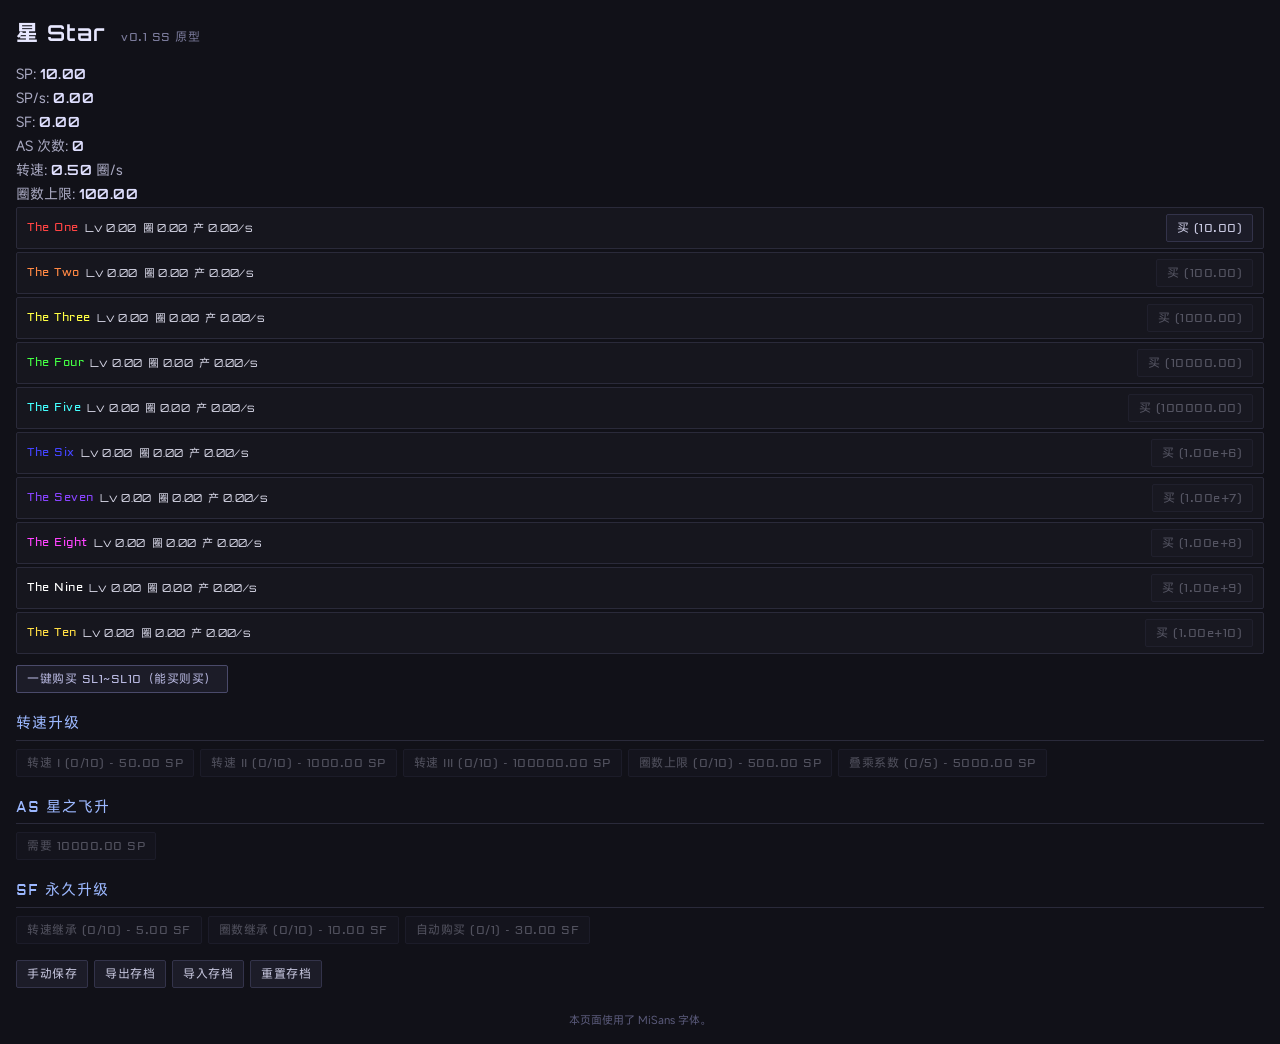
==== index.html @ 57bbe683 "Update index.html" ====
<!DOCTYPE html>
<html lang="zh-CN">
<head>
<meta charset="UTF-8">
<meta name="viewport" content="width=device-width, initial-scale=1.0">
<title>星 Star - v0.1 SS 原型</title>
<script src="break_eternity.js" onerror="alert('break_eternity.js 加载失败，请检查路径')"></script>
<style>
  /* ===== 本地字体 ===== */
  @font-face {
    font-family: 'Orbitron';
    src: url('fonts/Orbitron-Regular.ttf') format('truetype');
    font-weight: 400;
  }
  @font-face {
    font-family: 'Orbitron';
    src: url('fonts/Orbitron-SemiBold.ttf') format('truetype');
    font-weight: 600;
  }
  @font-face {
    font-family: 'Aldrich';
    src: url('fonts/Aldrich-Regular.ttf') format('truetype');
    font-weight: 400;
  }
  @font-face {
    font-family: 'MiSans';
    src: url('fonts/MiSans-Regular.woff2') format('woff2');
    font-weight: 400;
  }
  @font-face {
    font-family: 'MiSans';
    src: url('fonts/MiSans-Bold.woff2') format('woff2');
    font-weight: 700;
  }

  * { box-sizing: border-box; }

  body {
    background: #111118;
    color: #d8d8e8;
    font-family: 'MiSans', -apple-system, BlinkMacSystemFont, 'Segoe UI', 'PingFang SC', 'Microsoft YaHei', sans-serif !important;
    padding: 16px;
    margin: 0;
    font-size: 14px;
    line-height: 1.5;
  }

  h1 {
    font-family: 'Orbitron', 'MiSans', sans-serif !important;
    font-size: 22px;
    font-weight: 600;
    margin: 0 0 14px 0;
    color: #e8e8ff;
    letter-spacing: 1px;
  }

  h1 small {
    font-family: 'Aldrich', 'MiSans', sans-serif !important;
    font-size: 12px;
    font-weight: 400;
    color: #7a7a9a;
    margin-left: 8px;
    letter-spacing: 0.5px;
  }

  h2 {
    font-family: 'Aldrich', 'MiSans', sans-serif !important;
    font-size: 15px;
    font-weight: 400;
    margin: 20px 0 8px 0;
    color: #9cb8ff;
    letter-spacing: 1px;
    border-bottom: 1px solid #2a2a3a;
    padding-bottom: 4px;
  }

  .stat { margin: 3px 0; color: #a8a8c0; }

  #sp, #sps, #sf, #as-count, #speed, #ring-cap {
    font-family: 'Orbitron', 'MiSans', sans-serif !important;
    font-weight: 600;
    color: #e0e0ff;
    letter-spacing: 0.5px;
  }

  .sl {
    background: #16161e;
    border: 1px solid #2a2a3a;
    padding: 6px 10px;
    margin: 3px 0;
    display: flex;
    justify-content: space-between;
    align-items: center;
    flex-wrap: nowrap;
    gap: 6px;
    border-radius: 2px;
  }

  .sl:hover { border-color: #3a3a5a; background: #1a1a24; }

  .sl span {
    font-size: 12px;
    min-width: 0;
    flex-shrink: 1;
    overflow: hidden;
    text-overflow: ellipsis;
    white-space: nowrap;
  }

  .sl span:first-child {
    font-family: 'Aldrich', 'MiSans', sans-serif !important;
    letter-spacing: 0.5px;
    flex-shrink: 0;
  }

  .sl span:not(:first-child) {
    font-family: 'Orbitron', 'MiSans', sans-serif !important;
    font-size: 11px;
    letter-spacing: 0.3px;
  }

  .sl button {
    flex-shrink: 0;
    margin-left: auto;
  }

  button {
    font-family: 'Aldrich', 'MiSans', sans-serif !important;
    background: #1c1c28;
    color: #c8c8e0;
    border: 1px solid #33334a;
    padding: 4px 10px;
    cursor: pointer;
    border-radius: 2px;
    font-size: 12px;
    letter-spacing: 0.5px;
    transition: background 0.1s, border-color 0.1s;
  }

  button:disabled { opacity: 0.35; cursor: not-allowed; }
  button:not(:disabled):hover { background: #2a2a40; border-color: #5a5a8a; color: #e8e8ff; }
  button:not(:disabled):active { background: #3a3a58; }

  .upgrades { display: flex; flex-wrap: wrap; gap: 6px; }

  #buy-all-sl { margin-top: 8px; border-color: #4a4a6a; color: #b8b8e0; }
  #buy-all-sl:hover { background: #2a2a40; border-color: #6a6aaa; }

  .save-btns { display: flex; gap: 6px; margin-top: 16px; flex-wrap: wrap; }

  footer {
    margin-top: 24px;
    font-size: 11px;
    color: #5a5a7a;
    text-align: center;
  }
</style>
</head>
<body>

<h1>星 Star <small>v0.1 SS 原型</small></h1>

<div>
  <p class="stat">SP: <span id="sp">10</span></p>
  <p class="stat">SP/s: <span id="sps">0</span></p>
  <p class="stat">SF: <span id="sf">0</span></p>
  <p class="stat">AS 次数: <span id="as-count">0</span></p>
  <p class="stat">转速: <span id="speed">0.5</span> 圈/s</p>
  <p class="stat">圈数上限: <span id="ring-cap">100</span></p>
</div>

<div id="sl-list"></div>
<button id="buy-all-sl">一键购买 SL1~SL10（能买则买）</button>

<h2>转速升级</h2>
<div id="speed-upgrades" class="upgrades"></div>

<h2>AS 星之飞升</h2>
<button id="as-btn" disabled>需要 1e4 SP</button>

<h2>SF 永久升级</h2>
<div id="sf-upgrades" class="upgrades"></div>

<div class="save-btns">
  <button id="save-btn">手动保存</button>
  <button id="export-btn">导出存档</button>
  <button id="import-btn">导入存档</button>
  <button id="reset-btn">重置存档</button>
</div>

<footer>本页面使用了 MiSans 字体。</footer>

<script src="save.js"></script>
<script src="game.js"></script>
</body>
</html>
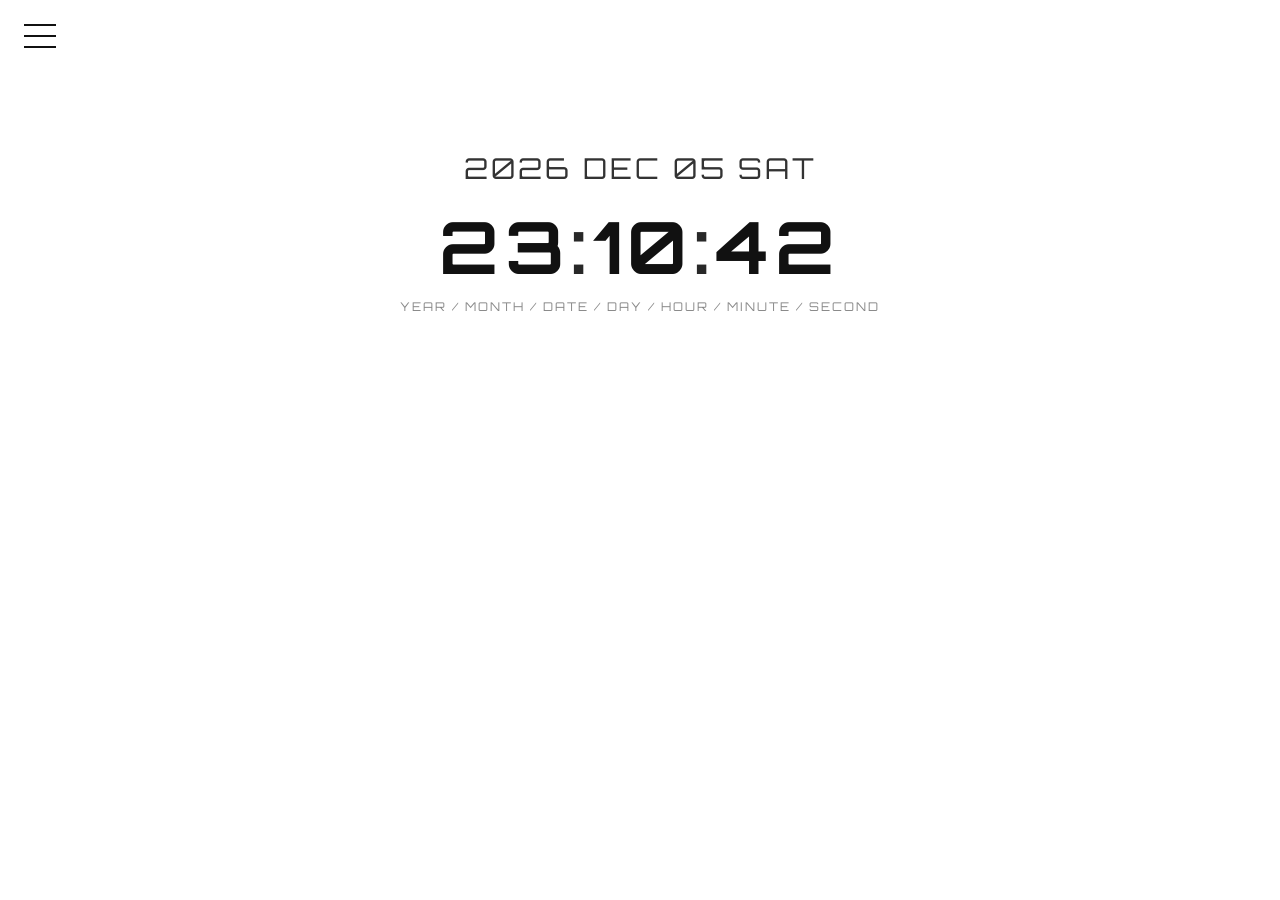
==== commit 44b93061: "feat: 添加 index.html 跳转到 timedisplay.html（站点根路径可直接访问）" ====
--- a/index.html
+++ b/index.html
@@ -3,194 +3,13 @@
 <head>
 <meta charset="UTF-8">
 <meta name="viewport" content="width=device-width, initial-scale=1.0">
-<title>星 Star - v0.1 SS 原型</title>
-<script src="break_eternity.js" onerror="alert('break_eternity.js 加载失败，请检查路径')"></script>
-<style>
-  /* ===== 本地字体 ===== */
-  @font-face {
-    font-family: 'Orbitron';
-    src: url('fonts/Orbitron-Regular.ttf') format('truetype');
-    font-weight: 400;
-  }
-  @font-face {
-    font-family: 'Orbitron';
-    src: url('fonts/Orbitron-SemiBold.ttf') format('truetype');
-    font-weight: 600;
-  }
-  @font-face {
-    font-family: 'Aldrich';
-    src: url('fonts/Aldrich-Regular.ttf') format('truetype');
-    font-weight: 400;
-  }
-  @font-face {
-    font-family: 'MiSans';
-    src: url('fonts/MiSans-Regular.woff2') format('woff2');
-    font-weight: 400;
-  }
-  @font-face {
-    font-family: 'MiSans';
-    src: url('fonts/MiSans-Bold.woff2') format('woff2');
-    font-weight: 700;
-  }
-
-  * { box-sizing: border-box; }
-
-  body {
-    background: #111118;
-    color: #d8d8e8;
-    font-family: 'MiSans', -apple-system, BlinkMacSystemFont, 'Segoe UI', 'PingFang SC', 'Microsoft YaHei', sans-serif !important;
-    padding: 16px;
-    margin: 0;
-    font-size: 14px;
-    line-height: 1.5;
-  }
-
-  h1 {
-    font-family: 'Orbitron', 'MiSans', sans-serif !important;
-    font-size: 22px;
-    font-weight: 600;
-    margin: 0 0 14px 0;
-    color: #e8e8ff;
-    letter-spacing: 1px;
-  }
-
-  h1 small {
-    font-family: 'Aldrich', 'MiSans', sans-serif !important;
-    font-size: 12px;
-    font-weight: 400;
-    color: #7a7a9a;
-    margin-left: 8px;
-    letter-spacing: 0.5px;
-  }
-
-  h2 {
-    font-family: 'Aldrich', 'MiSans', sans-serif !important;
-    font-size: 15px;
-    font-weight: 400;
-    margin: 20px 0 8px 0;
-    color: #9cb8ff;
-    letter-spacing: 1px;
-    border-bottom: 1px solid #2a2a3a;
-    padding-bottom: 4px;
-  }
-
-  .stat { margin: 3px 0; color: #a8a8c0; }
-
-  #sp, #sps, #sf, #as-count, #speed, #ring-cap {
-    font-family: 'Orbitron', 'MiSans', sans-serif !important;
-    font-weight: 600;
-    color: #e0e0ff;
-    letter-spacing: 0.5px;
-  }
-
-  .sl {
-    background: #16161e;
-    border: 1px solid #2a2a3a;
-    padding: 6px 10px;
-    margin: 3px 0;
-    display: flex;
-    justify-content: space-between;
-    align-items: center;
-    flex-wrap: nowrap;
-    gap: 6px;
-    border-radius: 2px;
-  }
-
-  .sl:hover { border-color: #3a3a5a; background: #1a1a24; }
-
-  .sl span {
-    font-size: 12px;
-    min-width: 0;
-    flex-shrink: 1;
-    overflow: hidden;
-    text-overflow: ellipsis;
-    white-space: nowrap;
-  }
-
-  .sl span:first-child {
-    font-family: 'Aldrich', 'MiSans', sans-serif !important;
-    letter-spacing: 0.5px;
-    flex-shrink: 0;
-  }
-
-  .sl span:not(:first-child) {
-    font-family: 'Orbitron', 'MiSans', sans-serif !important;
-    font-size: 11px;
-    letter-spacing: 0.3px;
-  }
-
-  .sl button {
-    flex-shrink: 0;
-    margin-left: auto;
-  }
-
-  button {
-    font-family: 'Aldrich', 'MiSans', sans-serif !important;
-    background: #1c1c28;
-    color: #c8c8e0;
-    border: 1px solid #33334a;
-    padding: 4px 10px;
-    cursor: pointer;
-    border-radius: 2px;
-    font-size: 12px;
-    letter-spacing: 0.5px;
-    transition: background 0.1s, border-color 0.1s;
-  }
-
-  button:disabled { opacity: 0.35; cursor: not-allowed; }
-  button:not(:disabled):hover { background: #2a2a40; border-color: #5a5a8a; color: #e8e8ff; }
-  button:not(:disabled):active { background: #3a3a58; }
-
-  .upgrades { display: flex; flex-wrap: wrap; gap: 6px; }
-
-  #buy-all-sl { margin-top: 8px; border-color: #4a4a6a; color: #b8b8e0; }
-  #buy-all-sl:hover { background: #2a2a40; border-color: #6a6aaa; }
-
-  .save-btns { display: flex; gap: 6px; margin-top: 16px; flex-wrap: wrap; }
-
-  footer {
-    margin-top: 24px;
-    font-size: 11px;
-    color: #5a5a7a;
-    text-align: center;
-  }
-</style>
+<title>Time Display</title>
+<link rel="canonical" href="timedisplay.html">
+<meta http-equiv="refresh" content="0; url=timedisplay.html">
+<style>body{margin:0;height:100vh;display:flex;align-items:center;justify-content:center;background:#fff;color:#666;font-family:sans-serif}
+a{color:#0a7;text-decoration:none}</style>
 </head>
 <body>
-
-<h1>星 Star <small>v0.1 SS 原型</small></h1>
-
-<div>
-  <p class="stat">SP: <span id="sp">10</span></p>
-  <p class="stat">SP/s: <span id="sps">0</span></p>
-  <p class="stat">SF: <span id="sf">0</span></p>
-  <p class="stat">AS 次数: <span id="as-count">0</span></p>
-  <p class="stat">转速: <span id="speed">0.5</span> 圈/s</p>
-  <p class="stat">圈数上限: <span id="ring-cap">100</span></p>
-</div>
-
-<div id="sl-list"></div>
-<button id="buy-all-sl">一键购买 SL1~SL10（能买则买）</button>
-
-<h2>转速升级</h2>
-<div id="speed-upgrades" class="upgrades"></div>
-
-<h2>AS 星之飞升</h2>
-<button id="as-btn" disabled>需要 1e4 SP</button>
-
-<h2>SF 永久升级</h2>
-<div id="sf-upgrades" class="upgrades"></div>
-
-<div class="save-btns">
-  <button id="save-btn">手动保存</button>
-  <button id="export-btn">导出存档</button>
-  <button id="import-btn">导入存档</button>
-  <button id="reset-btn">重置存档</button>
-</div>
-
-<footer>本页面使用了 MiSans 字体。</footer>
-
-<script src="save.js"></script>
-<script src="game.js"></script>
+<a href="timedisplay.html">正在进入 Time Display →</a>
 </body>
 </html>
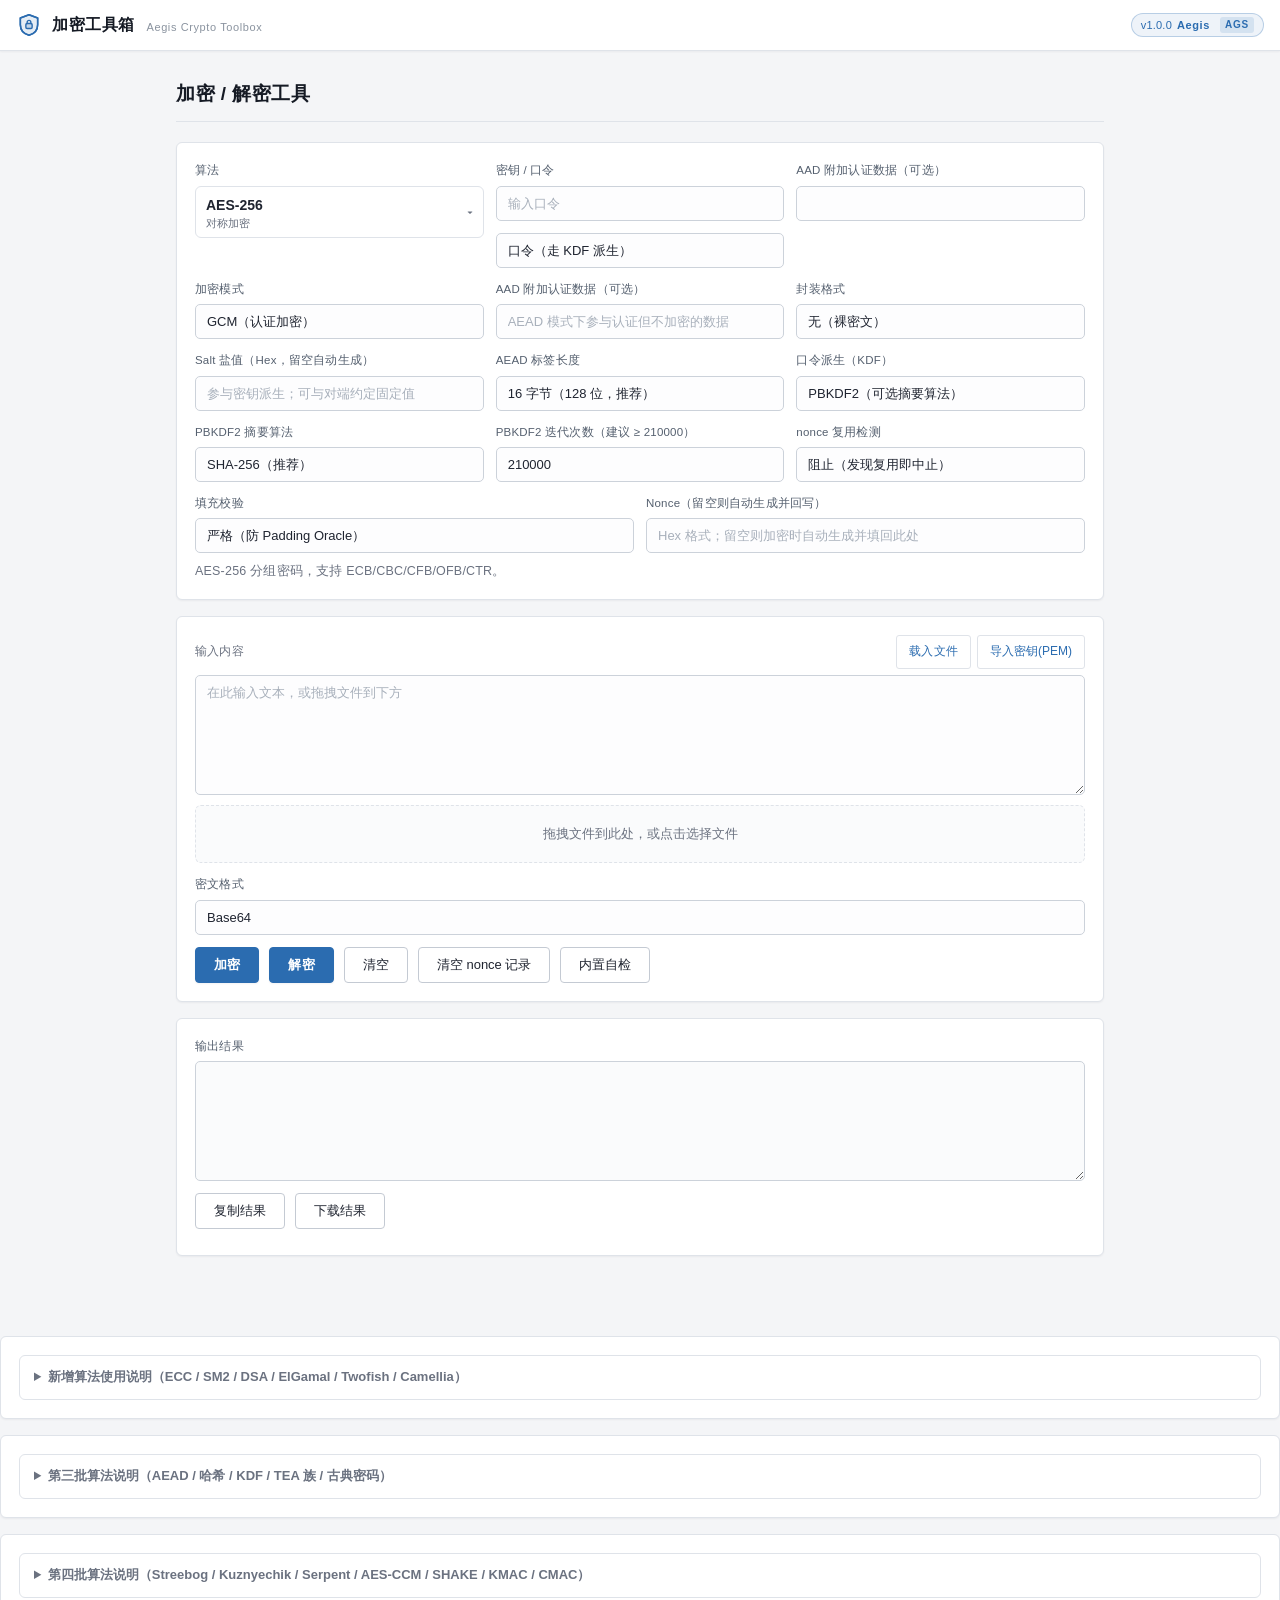
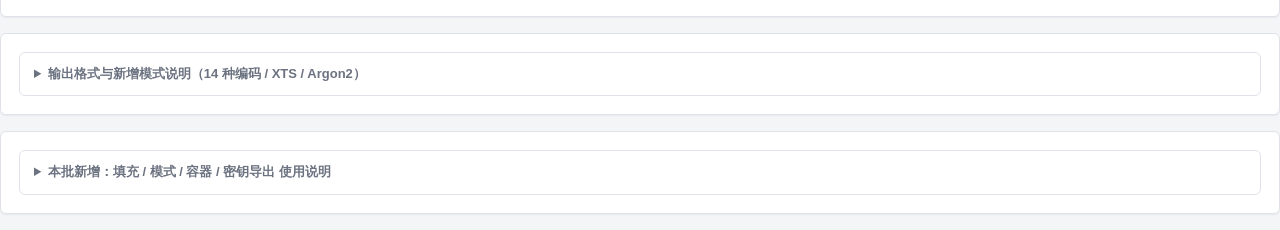
==== commit 2eafede5: "feat(eternity): Aegis 加密工具箱 v1.0.0 清空 eternity 原有内容（原为 main 的 Time Display 克隆），整体替换为加密/解密工具箱： - 71 个" ====
--- a/index.html
+++ b/index.html
@@ -1,15 +1,440 @@
 <!DOCTYPE html>
 <html lang="zh-CN">
 <head>
-<meta charset="UTF-8">
-<meta name="viewport" content="width=device-width, initial-scale=1.0">
-<title>Time Display</title>
-<link rel="canonical" href="timedisplay.html">
-<meta http-equiv="refresh" content="0; url=timedisplay.html">
-<style>body{margin:0;height:100vh;display:flex;align-items:center;justify-content:center;background:#fff;color:#666;font-family:sans-serif}
-a{color:#0a7;text-decoration:none}</style>
+<meta charset="utf-8">
+<meta name="viewport" content="width=device-width,initial-scale=1,maximum-scale=1">
+<title>加密 / 解密工具</title>
+<link rel="stylesheet" href="style.css">
 </head>
 <body>
-<a href="timedisplay.html">正在进入 Time Display →</a>
+<header class="topbar">
+  <svg class="app-icon" viewBox="0 0 24 24" fill="none" aria-hidden="true">
+    <path d="M12 2.5 4 5.6v6.1c0 4.6 3.2 8.4 8 9.8 4.8-1.4 8-5.2 8-9.8V5.6L12 2.5z"
+          fill="#2b6cb0" fill-opacity=".12" stroke="#2b6cb0" stroke-width="1.4"
+          stroke-linejoin="round"/>
+    <path d="M12 2.5 4 5.6v6.1c0 4.6 3.2 8.4 8 9.8 4.8-1.4 8-5.2 8-9.8V5.6L12 2.5z"
+          stroke="#2b6cb0" stroke-width="1.4" stroke-linejoin="round" fill="none"/>
+    <rect x="9.1" y="10.6" width="5.8" height="4.6" rx="1.1" fill="#2b6cb0" fill-opacity=".18"
+          stroke="#2b6cb0" stroke-width="1.3"/>
+    <path d="M10.3 10.6V9.4a1.7 1.7 0 0 1 3.4 0v1.2" stroke="#2b6cb0" stroke-width="1.3"
+          stroke-linecap="round" fill="none"/>
+  </svg>
+  <span class="app-name">加密工具箱</span>
+  <span class="app-sub">Aegis Crypto Toolbox</span>
+  <span class="ver-badge" id="verBadge" title="点击查看版本信息">v1.0.0 <b>Aegis</b><i class="ver-abbr">AGS</i></span>
+</header>
+
+<div class="wrap">
+  <h1>加密 / 解密工具</h1>
+
+  <div class="ver-card hidden" id="verCard">
+    <div class="ver-card-head">
+      <span class="ver-ver">v1.0.0</span>
+      <span class="ver-code">Aegis</span>
+      <span class="ver-abbr-big">AGS</span>
+      <span class="ver-cn">埃癸斯 · 神盾</span>
+    </div>
+    <p class="ver-line">
+      <b>Aegis（埃癸斯）</b>是希腊神话中宙斯与雅典娜所持的神盾，取其守护之意；缩写 <b>AGS</b>。
+      这个工具的两个坚持是：<b>149 个算法</b>全部经权威向量或参考实现交叉验证，
+      以及<b>零外部依赖</b>——不引任何 CDN 或 npm 包，断网可用。
+      <span class="ver-codenote">内部代号 ARGUS（阿格斯·百眼）见 CHANGELOG。</span>
+    </p>
+    <div class="ver-grid">
+      <div><span>算法总数</span><b id="verAlgo">—</b></div>
+      <div><span>压力测试</span><b id="verStress">—</b></div>
+      <div><span>内置自检</span><b id="verSelf">—</b></div>
+      <div><span>控制台报错</span><b id="verErr">0</b></div>
+    </div>
+    <p class="ver-note">
+      全部算法均以权威实现为参照逐条比对：Twofish 对 C 参考实现、Camellia 对 OpenSSL、
+      SEED 对 RFC 4269 官方向量与 OpenSSL 随机向量、ARIA 对 RFC 5794 三组 KAT、
+      SM2 与 GmSSL 双向互通、bcrypt 与 bcryptjs 逐字节一致。
+    </p>
+  </div>
+
+  <div id="globalError" class="global-error hidden"></div>
+
+  <div class="panel">
+    <div class="row">
+      <div class="field">
+        <label for="algo">算法</label>
+        <div class="algo-picker">
+          <button type="button" id="algoBtn" class="algo-picker-btn" aria-haspopup="true" aria-expanded="false">
+            <span class="algo-btn-main">
+              <span id="algoBtnText">请选择算法</span>
+              <span class="algo-btn-cat" id="algoBtnCat"></span>
+            </span>
+            <span class="algo-btn-arrow">▾</span>
+          </button>
+          <div id="algoPanel" class="algo-panel hidden">
+            <div class="algo-panel-search">
+              <input type="text" id="algoSearch" placeholder="搜索算法（支持模糊，如 aes2 / sm2 / 哈希 / 门限）"
+                     autocomplete="off" spellcheck="false">
+            </div>
+            <div id="algoHist" class="algo-hist hidden"></div>
+            <div id="algoList" class="algo-panel-body"></div>
+          </div>
+        </div>
+        <select id="algo" class="algo-native" aria-hidden="true" tabindex="-1"></select>
+      </div>
+      <div class="field" id="keyField">
+        <label for="key" id="keyLabel">密钥</label>
+        <input type="text" id="key" placeholder="请输入密钥" autocomplete="off" autocorrect="off" autocapitalize="off" spellcheck="false">
+      
+        <select id="keyMode" style="margin-top:6px">
+          <option value="pw">口令（走 KDF 派生）</option>
+          <option value="raw">原始密钥（Hex，不经 KDF）</option>
+        </select>
+      </div>
+<div class="field hidden" id="paramField">
+        <label for="param" id="paramLabel">参数</label>
+        <input type="text" id="param" autocomplete="off" autocorrect="off" autocapitalize="off" spellcheck="false">
+      </div>
+    </div>
+
+    <div class="row hidden" id="cipherRow">
+      <div class="field" id="modeField">
+        <label for="mode">加密模式</label>
+        <select id="mode">
+          <option value="CBC">CBC</option>
+          <option value="ECB">ECB</option>
+          <option value="CFB">CFB</option>
+          <option value="OFB">OFB</option>
+          <option value="CTR">CTR</option>
+          <option value="XTS">XTS（磁盘加密）</option>
+          <option value="GCM" selected>GCM（认证加密）</option>
+          <option value="CCM">CCM（认证加密）</option>
+          <option value="SIV">SIV（确定性认证加密）</option>
+          <option value="EAX">EAX（认证加密）</option>
+          <option value="OCB">OCB（认证加密）</option>
+          <option value="PCBC">PCBC（错误传播 CBC）</option>
+          <option value="LRW">LRW（可调分组，XTS 前身）</option>
+          <option value="CTS-CS1">CTS-CS1（密文窃取 NIST）</option>
+          <option value="CTS-CS2">CTS-CS2（密文窃取）</option>
+          <option value="CTS-CS3">CTS-CS3（Kerberos5）</option>
+          <option value="CFB8">CFB8（8 位 CFB）</option>
+          <option value="CFB1">CFB1（1 位 CFB）</option>
+        </select>
+      </div>
+      <div class="field" id="padField">
+        <label for="padding">填充模式</label>
+        <select id="padding">
+          <option value="PKCS7">PKCS7</option>
+          <option value="PKCS5">PKCS5（8 字节块）</option>
+          <option value="ISO10126">ISO 10126（随机填充）</option>
+          <option value="X923">ANSI X9.23</option>
+          <option value="ISO7816">ISO/IEC 7816-4</option>
+          <option value="TBC">TBC（尾位补码）</option>
+          <option value="ESP">ESP（RFC 4303 / IPsec）</option>
+          <option value="Zero">Zero 填充</option>
+          <option value="None">无填充</option>
+        </select>
+      </div>
+      <div class="field hidden" id="aadField">
+        <label for="aad">AAD 附加认证数据（可选）</label>
+        <input type="text" id="aad" placeholder="AEAD 模式下参与认证但不加密的数据" autocomplete="off" autocorrect="off" autocapitalize="off" spellcheck="false">
+      </div>
+      <div class="field" id="containerField">
+        <label for="container">封装格式</label>
+        <select id="container">
+          <option value="none">无（裸密文）</option>
+          <option value="openssl">OpenSSL 兼容（Salted__）</option>
+          <option value="cryptojs">CryptoJS JSON</option>
+          <option value="pgp">PGP ASCII Armor</option>
+          <option value="jwe">JWE（紧凑序列化）</option>
+        </select>
+      </div>
+      <div class="field" id="saltField">
+        <label for="salt">Salt 盐值（Hex，留空自动生成）</label>
+        <input type="text" id="salt" placeholder="参与密钥派生；可与对端约定固定值" autocomplete="off" autocorrect="off" autocapitalize="off" spellcheck="false">
+      </div>
+      <div class="field hidden" id="tagLenField">
+        <label for="tagLen">AEAD 标签长度</label>
+        <select id="tagLen">
+          <option value="16">16 字节（128 位，推荐）</option>
+          <option value="15">15 字节（120 位）</option>
+          <option value="14">14 字节（112 位）</option>
+          <option value="13">13 字节（104 位）</option>
+          <option value="12">12 字节（96 位）</option>
+          <option value="8">8 字节（64 位，较弱）</option>
+          <option value="4">4 字节（32 位，仅测试）</option>
+        </select>
+      </div>
+      <div class="field" id="kdfField">
+        <label for="kdf">口令派生（KDF）</label>
+        <select id="kdf">
+          <option value="kdf2">PBKDF2（可选摘要算法）</option>
+          <option value="argon2id">Argon2id（推荐，抗 GPU/ASIC）</option>
+          <option value="argon2i">Argon2i（抗侧信道）</option>
+          <option value="argon2d">Argon2d（抗 GPU，最快）</option>
+          <option value="scrypt">scrypt（抗 ASIC）</option>
+          <option value="bcrypt">bcrypt（经典口令哈希）</option>
+          <option value="legacy">旧版单次 SHA-256（仅解历史数据）</option>
+        </select>
+      </div>
+      <div class="field hidden" id="kdfHashField">
+        <label for="kdfHash">PBKDF2 摘要算法</label>
+        <select id="kdfHash">
+          <option value="SHA-256">SHA-256（推荐）</option>
+          <option value="SHA-512">SHA-512</option>
+          <option value="SHA-384">SHA-384</option>
+          <option value="SHA-1">SHA-1（兼容旧系统，已弱化）</option>
+          <option value="SM3">SM3（国密）</option>
+        </select>
+      </div>
+      <div class="field" id="kdfIterField">
+        <label for="kdfIter" id="kdfIterLabel">PBKDF2 迭代次数</label>
+        <input type="text" id="kdfIter" value="210000" placeholder="建议 ≥ 210000" autocomplete="off" spellcheck="false">
+      </div>
+      <div class="field" id="nonceGuardField">
+        <label for="nonceGuard">nonce 复用检测</label>
+        <select id="nonceGuard">
+          <option value="block">阻止（发现复用即中止）</option>
+          <option value="warn">仅警告</option>
+          <option value="off">关闭</option>
+        </select>
+      </div>
+      <div class="field" id="padStrictField">
+        <label for="padStrict">填充校验</label>
+        <select id="padStrict">
+          <option value="strict">严格（防 Padding Oracle）</option>
+          <option value="loose">宽松（仅排查旧数据）</option>
+        </select>
+      </div>
+      <div class="field hidden" id="ivField">
+        <label for="iv">IV（留空则自动生成并回写）</label>
+        <input type="text" id="iv" placeholder="Hex 格式；留空则加密时自动生成并填回此处" autocomplete="off" autocorrect="off" autocapitalize="off" spellcheck="false">
+      </div>
+    </div>
+
+    <div class="status" id="algoInfo"></div>
+    <details id="selftestBox" class="hidden" style="margin-top:8px">
+      <summary style="cursor:pointer;font-size:13px;color:var(--muted)">自检结果</summary>
+      <div class="status" id="selftestOut" style="margin-top:8px;line-height:1.7;font-size:12px"></div>
+    </details>
+    <div class="status notice notice--warn hidden" id="secWarn"></div>
+  </div>
+
+  <div class="panel">
+    <div class="field">
+      <div class="field-head">
+        <label for="input">输入内容</label>
+        <span class="head-actions">
+          <label class="mini-btn" for="fileIn">载入文件</label>
+          <button type="button" id="btnImportKey" class="mini-btn">导入密钥(PEM)</button>
+        </span>
+      </div>
+      <input type="file" id="fileIn" style="display:none">
+      <textarea id="input" placeholder="在此输入文本，或拖拽文件到下方"></textarea>
+    </div>
+
+    <div class="drop" id="drop">
+      <span id="dropText">拖拽文件到此处，或点击选择文件</span>
+      <input type="file" id="file" aria-label="选择文件">
+    </div>
+
+    <div class="status" id="fileInfo"></div>
+
+    <div class="row" style="margin-top:12px">
+      <div class="field">
+        <label for="fmt">密文格式</label>
+        <select id="fmt">
+          <option value="base64">Base64</option>
+          <option value="hex">十六进制</option>
+        </select>
+      </div>
+    </div>
+
+    <div class="buttons">
+      <button class="primary" id="btnEnc" type="button">加密</button>
+      <button class="primary" id="btnDec" type="button">解密</button>
+      <button id="btnClear" type="button">清空</button>
+      <button id="btnClearNonce" type="button">清空 nonce 记录</button>
+      <button id="btnSelftest" type="button">内置自检</button>
+      <button id="btnCancel" class="danger-btn hidden" type="button">取消</button>
+    </div>
+
+    <div id="progBox" class="prog-box hidden">
+      <div class="prog-track"><div id="progBar" class="prog-bar"></div></div>
+      <span id="progText" class="prog-text">0%</span>
+    </div>
+  </div>
+
+  <div class="panel">
+    <div class="field">
+      <label for="output">输出结果</label>
+      <textarea id="output" readonly></textarea>
+    </div>
+
+    <div id="ivInfoBox" class="iv-info hidden">
+      <span id="ivInfoLabel">IV：</span>
+      <span id="ivInfoValue" class="iv-value"></span>
+      <button id="btnCopyIV" type="button" class="mini">复制 IV</button>
+    </div>
+
+    <div class="buttons">
+      <button id="btnCopy" type="button">复制结果</button>
+      <button id="btnDownload" type="button">下载结果</button>
+    </div>
+    <div class="status" id="msg"></div>
+  </div>
+</div>
+<script src="Encryption_and_decryption_logic.js"></script>
+<script src="crypto_tables.js"></script>
+<script src="crypto_core.js"></script>
+<script src="crypto_modes.js"></script>
+<!-- 按算法族拆分的实现文件（取代原先不断膨胀的 crypto_extraN.js） -->
+<script src="crypto_salsa20.js"></script>
+<script src="crypto_outfmt.js"></script>
+<script src="crypto_curve448.js"></script>
+<script src="crypto_fpe.js"></script>
+<script src="crypto_aead_adv.js"></script>
+<script src="crypto_block_legacy.js"></script>
+<script src="crypto_bip.js"></script>
+<script src="crypto_pairing_bn254.js"></script>
+<script src="b377_gen.js"></script>
+<script src="b377_h2c.js"></script>
+<script src="crypto_sss.js"></script>
+<script src="crypto_hpke.js"></script>
+<script src="crypto_spake2p.js"></script>
+<script src="crypto_zuc.js"></script>
+<script src="crypto_whirlpool.js"></script>
+<script src="crypto_ed25519.js"></script>
+<script src="crypto_ristretto.js"></script>
+<script src="crypto_sm2kx.js"></script>
+<script src="crypto_decaf448.js"></script>
+<script src="crypto_kzg.js"></script>
+<script src="crypto_sm9.js"></script>
+<!-- 后量子 -->
+<script src="pqc_core.js"></script>
+<script src="pqc_dsa.js"></script>
+<script src="crypto_sphincs+.js"></script>
+<!-- 椭圆曲线配对 -->
+<script src="bls_const.js"></script>
+<script src="pqc_bls.js"></script>
+<!-- 门限密码（FROST + GG20） -->
+<script src="crypto_threshold.js"></script>
+<script src="crypto_bulletproof.js"></script>
+<script src="crypto_verkle_basis.js"></script>
+<script src="crypto_verkle.js"></script>
+<script src="algo_picker.js"></script>
+<script src="crypto_hqc.js"></script>
+<script src="crypto_wideblock.js"></script>
+<script src="crypto_encoding2.js"></script>
+<script src="crypto_ibe.js"></script>
+<script src="crypto_xts.js"></script>
+<script src="crypto_otp.js"></script>
+<script src="crypto_siphash.js"></script>
+<script src="crypto_simon.js"></script>
+<script src="crypto_speck.js"></script>
+<script src="crypto_gift.js"></script>
+<script src="crypto_shacal2.js"></script>
+<script src="crypto_noekeon.js"></script>
+<script src="crypto_misty1.js"></script>
+<script src="crypto_kasumi.js"></script>
+<script src="crypto_lightweight.js"></script>
+<script src="crypto_turboshake.js"></script>
+<script src="crypto_kdf_addr.js"></script>
+<script src="crypto_merkle.js"></script>
+<script src="crypto_bip39_words.js"></script>
+<script src="crypto_bip39.js"></script>
+<script src="crypto_adiantum.js"></script>
+<script src="crypto_mceliece.js"></script>
+<script src="crypto_frodo.js"></script>
+<script src="crypto_blake2p.js"></script>
+<script src="crypto_ascon.js"></script>
+<script src="crypto_tiger.js"></script>
+<script src="crypto_skein.js"></script>
+<script src="crypto_kdf2.js"></script>
+<script src="crypto_nistkdf.js"></script>
+
+<div class="panel">
+<details>
+<summary style="cursor:pointer;font-size:13px;color:var(--muted)">新增算法使用说明（ECC / SM2 / DSA / ElGamal / Twofish / Camellia）</summary>
+<div class="status" style="margin-top:10px;line-height:1.9">
+<b>1. 先生成密钥</b>：算法选「密钥工具 → 密钥生成」，参数栏填 <code>ecc</code>（默认 P-256）、<code>ecc:p384</code>、<code>ecc:p521</code>、<code>ecc:secp256k1</code>、<code>sm2</code>、<code>dsa</code>、<code>elgamal</code>、<code>dh</code>，点【加密】即输出一对新密钥。<br>
+<b>2. ECC 通用加密（ECIES）</b>：加密＝参数栏填对方公钥；解密＝密钥栏填自己的私钥。<br>
+<b>3. ECC 密钥协商（ECDH）</b>：双方各填自己的私钥 + 对方的公钥，算出同一个共享密钥。<br>
+<b>4. ECDSA / DSA / SM2 签名</b>：【加密】＝用私钥签名；【解密】＝密钥栏填公钥、参数栏填签名、输入框填原消息。<br>
+<b>5. SM2 加密</b>：加密＝参数栏填对方公钥；解密＝密钥栏填自己的私钥。<br>
+<b>6. ElGamal 加密</b>：加密＝参数栏填对方公钥 y；解密＝密钥栏填自己的私钥 x。<br>
+<div style="margin-bottom:10px;padding:10px;background:rgba(255,255,255,.04);border-radius:6px;line-height:1.8">
+<b>关于 IV（初始化向量）</b>：留空时会自动随机生成，并<b>回写到上方 IV 输入框</b>，而<b>不会</b>拼进密文里。
+因此密文更短，但解密时必须把对应的 IV 一起填回（IV 不是秘密，可以和密文一起传输/保存，但同一密钥下禁止重复使用同一个 IV）。
+手动填写 IV 时，加密结果完全可复现。旧版本产生的「IV 头 + 密文」格式仍能正常解密。
+</div>
+<b>7. Twofish / Camellia</b>：与 AES 用法完全一致，支持 ECB/CBC/CFB/OFB/CTR；两者均提供 128 / 192 / 256 三种密钥长度。<br>
+<span style="color:var(--muted)">曲线可用前缀写在密钥或参数栏开头，如 <code>p384:04ab…</code>；不写则默认 P-256。SM2 默认用户标识 ID = 1234567812345678。</span>
+</div>
+</details>
+</div>
+<div class="panel">
+<details>
+<summary style="cursor:pointer;font-size:13px;color:var(--muted)">第三批算法说明（AEAD / 哈希 / KDF / TEA 族 / 古典密码）</summary>
+<div class="status" style="margin-top:10px;line-height:1.9">
+<b>AES-GCM / ChaCha20-Poly1305</b>：认证加密（AEAD）。密钥栏填密钥，参数栏填附加数据 AAD（可选）。输出自带 nonce 与认证标签，解密时若密文被篡改会直接报错。<br>
+<b>BLAKE2b / RIPEMD-160</b>：单向哈希。BLAKE2b 可在参数栏指定输出字节数（1~64，默认 64）。<br>
+<b>HMAC</b>：输入栏填消息，密钥栏填密钥，参数栏填哈希算法（SHA-256/SHA-512/SHA-1）。<br>
+<b>PBKDF2</b>：输入栏填口令，密钥栏填盐值，参数栏填迭代次数（默认 100000）。<br>
+<b>HKDF</b>：输入栏填原始密钥材料 IKM，密钥栏填 info（可选），参数栏填输出字节数。<br>
+<b>scrypt</b>：输入栏填口令，密钥栏填盐值，参数栏填 N,r,p（默认 16384,8,1，N 须为 2 的幂，上限 32768）。<br>
+<b>TEA / XTEA / GOST Magma</b>：与 AES 用法一致。XXTEA 为变长块，直接对整个消息加解密。<br>
+<b>古典密码</b>：维吉尼亚（参数＝密钥词）、仿射（参数＝a,b）、栅栏（参数＝栏数）、Playfair（参数＝密钥词）、Atbash、培根密码，均为教学用途。
+</div>
+</details>
+</div>
+<div class="panel">
+<details>
+<summary style="cursor:pointer;font-size:13px;color:var(--muted)">第四批算法说明（Streebog / Kuznyechik / Serpent / AES-CCM / SHAKE / KMAC / CMAC）</summary>
+<div class="status" style="margin-top:10px;line-height:1.9">
+<b>Streebog-256/512</b>：俄罗斯国家标准哈希 GOST R 34.11-2012。<br>
+<b>Kuznyechik / Serpent</b>：与 AES 用法一致（128 位块）。Kuznyechik 是俄罗斯 GOST R 34.12-2015 的 128 位分组密码；Serpent 是 AES 决赛算法，安全裕度高于 AES。<br>
+<b>AES-CCM</b>：认证加密（CBC-MAC + CTR），常用于 WPA2 / 蓝牙。密钥栏填密钥，参数栏填 AAD（可选）。<b>明文不能为空</b>。<br>
+<b>SHAKE128/256</b>：可扩展输出函数，参数栏填输出字节数（默认 32）。<br>
+<b>KMAC128/256</b>：NIST SP 800-185 的 Keccak MAC。输入栏填消息，密钥栏填密钥（<b>至少 16 字节</b>），参数栏填输出字节数。<br>
+<b>CMAC-AES</b>：基于 AES 的消息认证码。输入栏填消息，密钥栏填密钥。
+</div>
+</details>
+</div>
+<div class="panel">
+<details>
+<summary style="cursor:pointer;font-size:13px;color:var(--muted)">输出格式与新增模式说明（14 种编码 / XTS / Argon2）</summary>
+<div class="status" style="margin-top:10px;line-height:1.9">
+<b>输出格式（14 种，任选）</b>：Base64、Base64URL、Hex 小写/大写/空格分隔/冒号分隔、C 数组、十进制数组、二进制串、转义串、Base32、Base58、Ascii85、PEM 风格。<b>加密与解密要选同一种格式</b>，否则解析会出错。<br><br>
+<b>XTS 模式（磁盘加密）</b>：IEEE 1619 标准，用于磁盘/扇区加密。选 XTS 后，<b>IV 框里填的就是 tweak</b>（16 字节），留空会随机生成并回写。特点：<b>不填充</b>，密文长度 = 明文长度；<b>明文至少 16 字节</b>；只支持 128 位块算法（AES/Serpent/Kuznyechik/Camellia/Twofish/SM4 等），DES/Blowfish/IDEA 会明确拒绝。<br><br>
+<b>Argon2（内存硬 KDF）</b>：RFC 9106，抗 ASIC/GPU 暴力破解，强于 PBKDF2 和 scrypt。用法：<b>输入栏填盐（至少 8 字节）</b>，密钥栏填口令，参数栏填 <code>轮数,内存KB,输出字节数</code>（如 <code>2,1024,32</code>）。三种变体：Argon2id（推荐）、Argon2i（抗侧信道）、Argon2d（抗 GPU 最强）。<br>
+<span style="color:#c8a86b">性能提示：本实现用 BigInt 做 64 位运算，1MB/2 轮约 0.24 秒；内存开得越大越慢，建议先用 1024 以内试。</span>
+</div>
+</details>
+</div>
+<div class="panel">
+<details>
+<summary style="cursor:pointer;font-size:13px;color:var(--muted)">本批新增：填充 / 模式 / 容器 / 密钥导出 使用说明</summary>
+<div class="status" style="margin-top:10px;line-height:1.9">
+<b>填充模式（9 种）</b>：PKCS7、PKCS5（8 字节块）、ISO 10126（随机）、ANSI X9.23、ISO/IEC 7816-4、TBC（尾位补码）、ESP（RFC 4303）、Zero、无填充。<br>
+<b>填充校验</b>：默认<b>严格</b>——填充字节不符合规范就直接失败，这是防御 Padding Oracle 的正确姿势。切到<b>宽松</b>会容忍错误填充，但那本身就构成了攻击面，仅供排查旧数据。<br><br>
+<b>新增加密模式</b>：<br>
+· <b>PCBC</b>：错误会向后传播，一个字节损坏污染后续全部块。<br>
+· <b>LRW</b>：IEEE P1619，XTS 的前身，tweak 用 GF(2<sup>128</sup>) 乘法算，IV 框填的是起始 tweak。<br>
+· <b>CTS-CS1/CS2/CS3</b>：密文窃取，<b>密文长度 = 明文长度</b>（不填充）。CS1 是 NIST 变体，CS3 是 Kerberos5（RFC 3962）。明文至少 1 个块。<br>
+· <b>CFB8 / CFB1</b>：SP 800-38A 的 CFB 变体，按字节 / 按比特处理，无需填充。CFB1 极慢，仅小数据。<br>
+· XTS / LRW 只支持 128 位块算法；DES、Blowfish、IDEA 会明确拒绝。<br><br>
+<b>封装格式</b>：<br>
+· <b>OpenSSL 兼容</b>：输出 <code>Salted__</code> + salt + 密文，密钥走 EVP_BytesToKey(SHA-256)，可与 <code>openssl enc -md sha256</code> 互通。<br>
+· <b>CryptoJS JSON</b>：<code>{ct, iv, s}</code>，密钥走 EVP_BytesToKey(MD5)，与 CryptoJS 默认一致。<br>
+· <b>PGP ASCII Armor</b>：带 CRC24 校验，篡改会被抓到。<br>
+· <b>JWE</b>：RFC 7516 紧凑序列化（alg=dir + A256GCM），五段式。<br>
+· 注意：PGP / JWE 不携带 IV，加密后请把 IV 框里的值一并保存。<br><br>
+<b>Salt</b>：填了就参与密钥派生（可与对端约定固定值）；选 OpenSSL / CryptoJS 容器时会自动生成并回写。<br>
+<b>AEAD 标签长度</b>：默认 16 字节；8 字节及以下安全性明显下降，仅用于互通或测试。<br>
+<b>nonce 复用检测（GCM / CCM）</b>：加密时登记用过的 (密钥指纹, nonce)，第二次撞上就直接中止。同一密钥 + 同一 nonce 加密两段明文，会泄露两段明文的异或，并能反推出 GHASH 的认证密钥 H 从而伪造标签——这是 GCM 最严重的误用。记录存在浏览器本地，<b>只保存密钥的 SHA-256 指纹，不保存密钥本身或任何明文</b>。切换密钥或清空记录后该组合可再次使用。<br>
+· <b>阻止</b>（默认）：发现复用立即中止；<b>仅警告</b>：照常加密但红字提示；<b>关闭</b>：不检测。<br>
+· 另一个相关改动：IV 框里<b>自动填入</b>的值只供你保存，再次加密会自动换新的（不会误用上一次的 nonce）；只有<b>你手动填写或修改过</b>的 IV 才会被实际采用。<br>
+· SIV 是确定性 AEAD，本身抗 nonce 误用，不参与检测。<br><br>
+<b>密钥对导出</b>：算法选「密钥工具 → 密钥对导出（JWK / PEM）」，参数栏填 <code>p256</code> / <code>p384</code> / <code>p521</code> / <code>rsa2048</code>，点【加密】即输出 JWK 与 PEM 两种格式。<span style="color:#c0392b">私钥 PEM 高度敏感，切勿外传。</span>
+</div>
+</details>
+</div>
 </body>
-</html>
+</html>
--- a/style.css
+++ b/style.css
@@ -0,0 +1,892 @@
+* { box-sizing: border-box; }
+
+:root {
+  --bg: #f4f5f7;
+  --panel: #ffffff;
+  --border: #dfe3e9;
+  --text: #1f2430;
+  --muted: #6b7280;
+  --accent: #2b6cb0;
+  --accent-dark: #1f4e80;
+  --danger: #c0392b;
+  --ok: #1f7a4d;
+  --radius: 6px;
+  --shadow-1: 0 1px 2px rgba(16, 24, 40, .05);
+  --shadow-2: 0 2px 6px rgba(16, 24, 40, .08);
+}
+
+html, body {
+  margin: 0;
+  padding: 0;
+  background: var(--bg);
+  color: var(--text);
+  font-family: -apple-system, "Segoe UI", "Microsoft YaHei", "PingFang SC", sans-serif;
+  font-size: 14px;
+  line-height: 1.6;
+  -webkit-text-size-adjust: 100%;
+}
+
+.wrap {
+  max-width: 960px;
+  margin: 0 auto;
+  padding: 24px 16px 60px;
+}
+
+h1 {
+  font-size: 20px;
+  font-weight: 600;
+  margin: 0 0 18px;
+  letter-spacing: .5px;
+}
+
+.panel {
+  background: var(--panel);
+  border: 1px solid var(--border);
+  border-radius: var(--radius);
+  padding: 16px;
+  margin-bottom: 16px;
+}
+
+.row {
+  display: flex;
+  gap: 12px;
+  flex-wrap: wrap;
+}
+
+.row + .row { margin-top: 12px; }
+
+.field {
+  display: flex;
+  flex-direction: column;
+  gap: 6px;
+  flex: 1 1 220px;
+  min-width: 160px;
+}
+
+label {
+  font-size: 12px;
+  color: var(--muted);
+}
+
+input[type=text],
+select,
+textarea {
+  width: 100%;
+  border: 1px solid var(--border);
+  border-radius: 4px;
+  padding: 8px 10px;
+  font-size: 13px;
+  font-family: inherit;
+  background: #fff;
+  color: var(--text);
+  outline: none;
+  transition: border-color .15s;
+  -webkit-appearance: none;
+  appearance: none;
+}
+
+input[type=text]:focus-visible,
+select:focus-visible,
+textarea:focus-visible {
+  border-color: var(--accent);
+}
+
+select {
+  background-image: url("data:image/svg+xml;utf8,<svg xmlns='http://www.w3.org/2000/svg' width='12' height='12' viewBox='0 0 12 12'><path fill='%236b7280' d='M6 8L2 4h8z'/></svg>");
+  background-repeat: no-repeat;
+  background-position: right 10px center;
+  padding-right: 28px;
+}
+
+select:disabled {
+  background-color: #f0f0f0;
+  color: #999;
+}
+
+textarea {
+  resize: vertical;
+  min-height: 120px;
+  font-family: ui-monospace, Consolas, "Courier New", monospace;
+  font-size: 12.5px;
+  line-height: 1.5;
+}
+
+.drop {
+  position: relative;
+  margin-top: 10px;
+  border: 1px dashed var(--border);
+  border-radius: 4px;
+  padding: 18px 14px;
+  text-align: center;
+  color: var(--muted);
+  font-size: 13px;
+  cursor: pointer;
+  transition: .15s;
+  background: #fafbfc;
+  user-select: none;
+}
+
+.drop:hover,
+.drop.over {
+  border-color: var(--accent);
+  color: var(--accent);
+  background: #f0f6ff;
+}
+
+.drop input[type=file] {
+  position: absolute;
+  top: 0; left: 0;
+  width: 100%; height: 100%;
+  opacity: 0;
+  cursor: pointer;
+  font-size: 100px;
+  z-index: 2;
+}
+
+.buttons {
+  display: flex;
+  gap: 10px;
+  flex-wrap: wrap;
+  margin-top: 12px;
+  align-items: center;
+}
+
+button {
+  border: 1px solid var(--border);
+  background: #fff;
+  color: var(--text);
+  border-radius: 4px;
+  padding: 8px 18px;
+  font-size: 13px;
+  cursor: pointer;
+  font-family: inherit;
+  transition: .15s;
+  -webkit-tap-highlight-color: transparent;
+}
+
+button:hover {
+  border-color: var(--accent);
+  color: var(--accent);
+}
+
+button.primary {
+  background: var(--accent);
+  border-color: var(--accent);
+  color: #fff;
+}
+
+button.primary:hover {
+  background: var(--accent-dark);
+  border-color: var(--accent-dark);
+  color: #fff;
+}
+
+button:disabled {
+  opacity: .5;
+  cursor: not-allowed;
+}
+
+button.mini {
+  padding: 3px 10px;
+  font-size: 12px;
+  border-radius: 3px;
+}
+
+.status {
+  margin-top: 8px;
+  font-size: 12px;
+  color: var(--muted);
+  word-break: break-all;
+}
+
+.status.err { color: var(--danger); }
+.status.ok { color: var(--ok); }
+
+.hidden { display: none !important; }
+
+.global-error {
+  background: #fee;
+  color: #900;
+  border: 2px solid #900;
+  border-radius: 4px;
+  padding: 12px;
+  margin-bottom: 16px;
+  font-size: 13px;
+  word-break: break-all;
+  white-space: pre-wrap;
+}
+
+.iv-info {
+  margin-top: 8px;
+  padding: 8px 10px;
+  background: #f0f7ff;
+  border: 1px solid #b7d4f0;
+  border-radius: 4px;
+  font-size: 12px;
+  display: flex;
+  align-items: center;
+  gap: 8px;
+  flex-wrap: wrap;
+}
+
+.iv-info .iv-value {
+  font-family: ui-monospace, Consolas, monospace;
+  color: var(--accent-dark);
+  word-break: break-all;
+  flex: 1 1 200px;
+}
+/* ============================================================
+ * 顶栏：左侧矢量图标 + 网页名称，图标与文字垂直居中
+ * ============================================================ */
+.topbar {
+  display: flex;
+  align-items: center;
+  gap: 10px;
+  padding: 12px 16px;
+  background: #fff;
+  border-bottom: 1px solid var(--border);
+  position: sticky;
+  top: 0;
+  z-index: 20;
+}
+
+.topbar .app-icon {
+  width: 26px;
+  height: 26px;
+  flex: 0 0 auto;
+  display: block;
+}
+
+.topbar .app-name {
+  font-size: 16px;
+  font-weight: 600;
+  letter-spacing: .5px;
+  color: #151a24;
+  line-height: 1;
+}
+
+.topbar .app-sub {
+  font-size: 11px;
+  color: #8a939f;
+  letter-spacing: .6px;
+  margin-left: 2px;
+  padding-bottom: 1px;
+  align-self: flex-end;
+}
+
+@media (max-width: 600px) {
+  .topbar { padding: 10px 12px; }
+  .topbar .app-sub { display: none; }
+}
+
+/* ============================================================
+ * 视觉增强：只做「层次与质感」，不加渐变、毛玻璃、大圆角、动效
+ * —— 这类元素是典型的 AI 生成痕迹，克制住。
+ * ============================================================ */
+
+/* 标题：加一条细分隔线，形成页头感 */
+h1 {
+  margin: 0 0 18px;
+  font-size: 19px;
+  color: #151a24;
+}
+
+/* 面板：极淡的投影 + 稍厚一点的内边距，让区块浮起来一点 */
+.panel {
+  padding: 18px 18px;
+  box-shadow: 0 1px 2px rgba(20, 26, 36, .04);
+  margin-bottom: 14px;
+}
+
+/* 标签：更小、更克制，但增加字重与字距，读起来更像表单而非占位 */
+label {
+  font-size: 11.5px;
+  font-weight: 600;
+  letter-spacing: .3px;
+  color: #55606f;
+}
+
+/* 输入框：focus 时用一圈很淡的蓝晕代替单纯换边框色，手感更明确 */
+input[type=text],
+select,
+textarea {
+  padding: 9px 11px;
+  border-color: #ccd2da;
+  background: #fdfdfe;
+}
+
+input[type=text]:focus-visible,
+select:focus-visible,
+textarea:focus-visible {
+  border-color: var(--accent);
+  box-shadow: 0 0 0 3px rgba(43, 108, 176, .12);
+  background: #fff;
+}
+
+/* 占位符稍微淡一点，避免和真实值混淆 */
+::placeholder {
+  color: #a8b0bb;
+}
+
+/* 下拉框箭头略微缩小，视觉更精致 */
+select {
+  background-size: 10px;
+  background-position: right 9px center;
+}
+
+/* 分组标题（<optgroup>）在多数浏览器里是斜体，改成正常字重 */
+optgroup {
+  font-style: normal;
+  font-weight: 600;
+  color: #55606f;
+  background: #f4f6f9;
+}
+
+optgroup option {
+  font-weight: 400;
+  color: var(--text);
+}
+
+/* 按钮：按下有个轻微的下沉，hover 时边框加深一点点 */
+button {
+  font-weight: 500;
+  border-color: #c4cad3;
+}
+
+button:hover:not(:disabled) {
+  border-color: var(--accent);
+  background: #f7fafd;
+}
+
+button:active:not(:disabled) {
+  transform: translateY(1px);
+}
+
+button.primary {
+  font-weight: 600;
+  letter-spacing: .2px;
+}
+
+button.primary:hover:not(:disabled) {
+  background: var(--accent-dark);
+  border-color: var(--accent-dark);
+}
+
+/* 输出框：淡灰底 + 等宽，明显示出「这是结果」 */
+#output {
+  background: #fafbfc;
+  border-color: #ccd2da;
+}
+
+/* IV 提示条：左侧加一道色条，比整块底色更有设计感 */
+.iv-info {
+  background: #fbfdff;
+  border-left: 3px solid var(--accent);
+  padding: 9px 12px;
+}
+
+/* 状态文字：加大字距，可读性更好 */
+.status {
+  font-size: 12.5px;
+  letter-spacing: .2px;
+}
+
+/* 说明区（details）：边框弱化，标题加粗，展开后有内缩感 */
+details {
+  border: 1px solid var(--border);
+  border-radius: var(--radius);
+  background: #fff;
+}
+
+details > summary {
+  padding: 11px 14px;
+  font-weight: 600;
+  color: #3d4757;
+}
+
+details[open] > summary {
+  border-bottom: 1px solid #eceff3;
+}
+
+details .status {
+  padding: 12px 14px;
+  margin: 0;
+  line-height: 1.85;
+  color: #4a5464;
+}
+
+details code {
+  background: #f1f3f6;
+  border: 1px solid #e2e6ec;
+  border-radius: 3px;
+  padding: 1px 5px;
+  font-family: ui-monospace, Consolas, monospace;
+  font-size: 11.5px;
+}
+
+details b {
+  color: #223049;
+}
+
+/* 手机端：收紧间距，按钮好点 */
+@media (max-width: 600px) {
+  .wrap { padding: 16px 12px 48px; }
+  .panel { padding: 14px; }
+  .field { flex: 1 1 100%; }
+  button { padding: 9px 16px; }
+  .buttons button { flex: 1 1 auto; }
+}
+
+/* ===== 版本号与代号 ===== */
+.topbar .ver-badge {
+  margin-left: auto;
+  display: inline-flex; align-items: center; gap: 5px;
+  padding: 3px 9px;
+  font-size: 11px; line-height: 1.35;
+  color: #2b6cb0;
+  background: rgba(43,108,176,.08);
+  border: 1px solid rgba(43,108,176,.28);
+  border-radius: 999px;
+  letter-spacing: .2px;
+  white-space: nowrap;
+  cursor: pointer;
+}
+.topbar .ver-badge b { font-weight: 700; letter-spacing: .6px; }
+.topbar .ver-badge:active { background: rgba(43,108,176,.16); }
+
+.ver-card {
+  margin: 0 0 14px;
+  padding: 13px 15px;
+  background: #fafcfe;
+  border: 1px solid #d6e3f0;
+  border-left: 3px solid #2b6cb0;
+  border-radius: 6px;
+}
+.ver-card-head {
+  display: flex; align-items: baseline; flex-wrap: wrap; gap: 8px;
+  padding-bottom: 9px; margin-bottom: 10px;
+  border-bottom: 1px solid #e3ecf5;
+}
+.ver-ver { font-size: 19px; font-weight: 700; color: #1a4b7c; letter-spacing: .3px; }
+.ver-code {
+  font-size: 15px; font-weight: 700; letter-spacing: 1.4px;
+  color: #fff; background: #2b6cb0; padding: 2px 10px; border-radius: 3px;
+}
+.ver-cn { font-size: 12.5px; color: #5b7a99; }
+/* 徽章里的缩写小字，弱化以免抢正式名的视觉重心 */
+.ver-abbr {
+  font-style: normal; font-size: 10px; font-weight: 700; letter-spacing: .8px;
+  color: #2b6cb0; background: rgba(43,108,176,.13);
+  padding: 1px 5px; border-radius: 3px; margin-left: 5px;
+}
+.ver-abbr-big {
+  font-size: 12px; font-weight: 700; letter-spacing: 1.2px;
+  color: #2b6cb0; background: rgba(43,108,176,.10);
+  padding: 2px 8px; border-radius: 3px;
+}
+.ver-codenote { display: block; margin-top: 5px; font-size: 11.5px; color: #8aa3b8; }
+.ver-line { margin: 0 0 11px; font-size: 13px; line-height: 1.75; color: #35506a; }
+.ver-line b { color: #1a4b7c; }
+.ver-grid {
+  display: grid; grid-template-columns: repeat(auto-fit, minmax(96px, 1fr));
+  gap: 8px; margin-bottom: 11px;
+}
+.ver-grid > div {
+  padding: 7px 9px; background: #fff;
+  border: 1px solid #e3ecf5; border-radius: 4px;
+  display: flex; flex-direction: column; gap: 3px;
+}
+.ver-grid span { font-size: 11px; color: #7b93aa; }
+.ver-grid b { font-size: 15px; color: #1a4b7c; }
+.ver-note {
+  margin: 0; padding-top: 10px; border-top: 1px solid #e3ecf5;
+  font-size: 11.5px; line-height: 1.7; color: #6b8299;
+}
+
+/* 标签行：左侧字段名，右侧放小的操作按钮。
+   之前按钮被塞成一个独立的 div 夹在标签与输入框之间，把两者隔开了。 */
+.field-head {
+  display: flex;
+  align-items: center;
+  justify-content: space-between;
+  gap: 8px;
+}
+.field-head > label {
+  font-size: 12px;
+  color: var(--muted);
+}
+.head-actions {
+  display: flex;
+  gap: 6px;
+  flex: 0 0 auto;
+}
+/* .btn 这个类此前并未定义，按钮会以浏览器默认样式呈现，与整体不搭。
+   统一走这个类，label 与 button 长得一样。 */
+.mini-btn {
+  display: inline-flex;
+  align-items: center;
+  min-height: 32px;
+  padding: 6px 12px;
+  font-size: 12px;
+  line-height: 1.6;
+  border: 1px solid var(--border);
+  border-radius: 3px;
+  background: #fff;
+  color: var(--accent);
+  cursor: pointer;
+  white-space: nowrap;
+}
+.mini-btn:hover {
+  border-color: var(--accent);
+}
+
+/* 三级提示：此前 secWarn 把颜色内联写死，严重/警告/说明三级长得一模一样。
+   抽成类后，色条与淡底随级别变化，一眼能分出轻重。 */
+.notice {
+  border-left: 3px solid var(--border);
+  padding: 9px 12px;
+  border-radius: 0 var(--radius) var(--radius) 0;
+}
+.notice--danger {
+  border-left-color: var(--danger);
+  background: rgba(192, 57, 43, .07);
+}
+.notice--danger strong { color: var(--danger); }
+.notice--warn {
+  border-left-color: #e0a800;
+  background: rgba(224, 168, 0, .08);
+}
+.notice--warn strong { color: #a67c00; }
+.notice--info {
+  border-left-color: var(--accent);
+  background: rgba(43, 108, 176, .06);
+}
+.notice--info strong { color: var(--accent); }
+
+/* 暗色模式：变量已抽好，只需覆盖，不用改任何具体规则 */
+@media (prefers-color-scheme: dark) {
+  :root {
+    --bg: #16181d;
+    --panel: #1e2128;
+    --border: #333944;
+    --text: #e6e9ef;
+    --muted: #9aa3b2;
+    --accent: #6ba3e0;
+    --accent-dark: #8dbcf0;
+    --danger: #e8746a;
+    --ok: #5cc48f;
+  }
+  input[type=text], select, textarea { background: #24282f; color: var(--text); }
+  #output { background: #24282f; }
+  .drop { background: #24282f; }
+  .mini-btn { background: #24282f; }
+  button { background: #24282f; }
+  panel, .panel { background: var(--panel); }
+}
+
+/* 移动端：只靠 600px 断点改两行不够，补上真正影响手感的部分 */
+@media (max-width: 600px) {
+  .wrap { padding: 16px 12px 48px; }
+  .panel { padding: 14px 13px; }
+  .field { flex: 1 1 100%; min-width: 0; }
+  .row { flex-direction: column; }
+  .buttons { flex-wrap: wrap; }
+  .buttons button { flex: 1 1 45%; min-height: 40px; }
+  .mini-btn { min-height: 34px; padding: 7px 12px; }
+  textarea { min-height: 96px; }
+  #output { min-height: 96px; }
+  /* 手机上按钮更容易误触，把主操作撑满一行 */
+  button.primary { width: 100%; }
+}
+
+/* ============================================================
+ * 精致度优化（克制版）
+ * 原则：靠「间距节奏、层次、细部」提升质感，
+ *       不用渐变 / 毛玻璃 / 大圆角 / 入场动效 / 图标字体。
+ * ============================================================ */
+
+/* 页面：给内容一个更明确的容器感 */
+.wrap {
+  padding: 28px 16px 64px;
+}
+
+/* 一级标题：加一条细分隔线，形成页头 */
+h1 {
+  padding-bottom: 12px;
+  border-bottom: 1px solid var(--border);
+  margin-bottom: 20px;
+}
+
+/* 面板：更柔和的投影与描边，区块之间呼吸更足 */
+.panel {
+  border: 1px solid var(--border);
+  border-radius: var(--radius);
+  box-shadow: var(--shadow-1);
+  margin-bottom: 16px;
+  transition: box-shadow .15s;
+}
+.panel:hover {
+  box-shadow: var(--shadow-2);
+}
+
+/* 表单标签：字重与字距，读起来更像表单而非占位 */
+label {
+  font-weight: 500;
+  letter-spacing: .2px;
+}
+
+/* 输入控件：hover 给一点反馈，focus 用清晰的环 */
+input[type=text],
+select,
+textarea {
+  border-radius: 5px;
+  transition: border-color .15s, box-shadow .15s;
+}
+input[type=text]:hover,
+select:hover,
+textarea:hover {
+  border-color: #c3cad4;
+}
+input[type=text]:focus-visible,
+select:focus-visible,
+textarea:focus-visible {
+  border-color: var(--accent);
+  box-shadow: 0 0 0 3px rgba(43, 108, 176, .14);
+  outline: none;
+}
+
+/* 主按钮：轻微投影，按下有下沉感（不用动画） */
+button.primary {
+  box-shadow: var(--shadow-1);
+}
+button.primary:active {
+  transform: translateY(1px);
+  box-shadow: none;
+}
+
+/* 输出区：等宽字体 + 更好的行高，长密文更易读 */
+#output {
+  font-family: ui-monospace, SFMono-Regular, Menlo, Consolas, monospace;
+  font-size: 12.5px;
+  line-height: 1.65;
+  border-radius: 5px;
+}
+
+/* 安全提示：做成一张卡片，而不是贴在角落的一行字 */
+.notice {
+  border-radius: 4px;
+  font-size: 12.5px;
+  line-height: 1.7;
+}
+
+/* 拖拽区：虚线更规整，hover 有明确反馈 */
+.drop {
+  border-radius: 6px;
+  border-style: dashed;
+}
+
+/* 顶栏：底部细线 + 轻微投影，滚动时与内容分层 */
+.topbar {
+  box-shadow: var(--shadow-1);
+  z-index: 10;
+}
+
+/* 滚动条：细一点，不抢视觉（WebKit） */
+::-webkit-scrollbar { width: 10px; height: 10px; }
+::-webkit-scrollbar-track { background: transparent; }
+::-webkit-scrollbar-thumb {
+  background: #c7ccd5;
+  border-radius: 5px;
+  border: 2px solid var(--bg);
+}
+::-webkit-scrollbar-thumb:hover { background: #adb4c0; }
+
+/* 打印：隐藏交互元素，只留内容 */
+@media print {
+  .topbar, .buttons, .drop, .field-head .head-actions, #btnCopy, #btnDownload { display: none !important; }
+  .panel { box-shadow: none; border: 1px solid #ccc; break-inside: avoid; }
+  body { background: #fff; }
+}
+
+/* ============================================================
+ * 算法选择器：分类折叠 + 顶部搜索
+ * 只用细边框、间距与微投影，不用渐变/毛玻璃/大圆角，避免 AI 感
+ * ============================================================ */
+.algo-picker { position: relative; }
+
+/* 原生 select 保留为状态源，视觉上隐藏 */
+.algo-native {
+  position: absolute;
+  width: 1px; height: 1px;
+  padding: 0; margin: -1px;
+  overflow: hidden;
+  clip: rect(0 0 0 0);
+  white-space: nowrap;
+  border: 0;
+}
+
+.algo-picker-btn {
+  width: 100%;
+  display: flex;
+  align-items: center;
+  justify-content: space-between;
+  gap: 8px;
+  padding: 7px 10px;
+  background: var(--panel);
+  color: var(--text);
+  border: 1px solid var(--border);
+  border-radius: var(--radius);
+  font: inherit;
+  font-size: 14px;
+  text-align: left;
+  cursor: pointer;
+  transition: border-color .15s, box-shadow .15s;
+}
+.algo-picker-btn:hover { border-color: #c3cad6; }
+.algo-picker-btn:focus-visible {
+  outline: none;
+  border-color: var(--accent);
+  box-shadow: 0 0 0 3px rgba(43, 108, 176, .16);
+}
+.algo-picker-btn.is-open { border-color: var(--accent); }
+.algo-btn-main { display: flex; flex-direction: column; min-width: 0; }
+#algoBtnText { font-weight: 600; white-space: nowrap; overflow: hidden; text-overflow: ellipsis; }
+.algo-btn-cat { font-size: 11px; color: var(--muted); line-height: 1.3; }
+.algo-btn-arrow { color: var(--muted); font-size: 12px; flex-shrink: 0; }
+
+.algo-panel {
+  position: absolute;
+  z-index: 40;
+  top: calc(100% + 4px);
+  left: 0; right: 0;
+  background: var(--panel);
+  border: 1px solid var(--border);
+  border-radius: var(--radius);
+  box-shadow: var(--shadow-2);
+  max-height: 62vh;
+  display: flex;
+  flex-direction: column;
+  overflow: hidden;
+}
+.algo-panel.hidden { display: none; }
+
+.algo-panel-search { padding: 8px; border-bottom: 1px solid var(--border); background: #fafbfc; }
+.algo-panel-search input {
+  width: 100%;
+  padding: 6px 9px;
+  border: 1px solid var(--border);
+  border-radius: var(--radius);
+  font: inherit; font-size: 13px;
+  background: #fff; color: var(--text);
+}
+.algo-panel-search input:focus {
+  outline: none;
+  border-color: var(--accent);
+  box-shadow: 0 0 0 3px rgba(43, 108, 176, .14);
+}
+
+.algo-hist {
+  display: flex; flex-wrap: wrap; align-items: center; gap: 5px;
+  padding: 7px 8px; border-bottom: 1px solid var(--border); background: #fafbfc;
+}
+.algo-hist.hidden { display: none; }
+.algo-hist-label { font-size: 11px; color: var(--muted); margin-right: 2px; }
+.algo-hist-chip {
+  padding: 1px 7px; font-size: 11px; line-height: 1.7;
+  background: #eef2f7; color: #41506a;
+  border: 1px solid #dde3ec; border-radius: 10px; cursor: pointer; font-family: inherit;
+}
+.algo-hist-chip:hover { background: #e2e9f2; border-color: #c9d3e2; }
+.algo-hist-clear {
+  margin-left: auto; padding: 1px 6px; font-size: 11px; line-height: 1.7;
+  background: none; color: var(--muted); border: none; cursor: pointer; font-family: inherit;
+}
+.algo-hist-clear:hover { color: var(--danger); text-decoration: underline; }
+
+.algo-panel-body { overflow-y: auto; padding: 4px 0; -webkit-overflow-scrolling: touch; }
+.algo-panel-body::-webkit-scrollbar { width: 8px; }
+.algo-panel-body::-webkit-scrollbar-thumb { background: #d3d9e2; border-radius: 4px; }
+
+.algo-cat { border-bottom: 1px solid #f0f2f5; }
+.algo-cat:last-child { border-bottom: none; }
+.algo-cat-head {
+  display: flex; align-items: center; gap: 6px;
+  padding: 8px 10px; cursor: pointer; user-select: none;
+}
+.algo-cat-head:hover { background: #f7f9fb; }
+.algo-arrow { color: var(--muted); font-size: 11px; width: 10px; flex-shrink: 0; }
+.algo-cat-name { font-weight: 600; font-size: 13px; }
+.algo-cat-en { font-size: 10px; color: var(--muted); flex: 1; overflow: hidden; text-overflow: ellipsis; white-space: nowrap; }
+.algo-cat-count {
+  font-size: 10px; color: var(--muted); background: #eef2f7;
+  border: 1px solid #e2e7ee; border-radius: 9px; padding: 0 6px; flex-shrink: 0;
+}
+
+.algo-sub { padding-left: 8px; border-top: 1px solid #f5f7f9; }
+.algo-sub-head {
+  display: flex; align-items: center; gap: 6px;
+  padding: 6px 10px; cursor: pointer; user-select: none;
+}
+.algo-sub-head:hover { background: #f7f9fb; }
+.algo-sub-name { font-size: 12px; font-weight: 500; }
+.algo-sub-en { font-size: 10px; color: var(--muted); flex: 1; }
+
+.algo-item {
+  padding: 6px 10px 6px 32px;
+  font-size: 13px; color: #2a3140;
+  cursor: pointer; white-space: nowrap; overflow: hidden; text-overflow: ellipsis;
+  border-left: 2px solid transparent;
+}
+.algo-item:hover { background: #f2f6fa; }
+.algo-item.is-active {
+  background: #eaf2fb; border-left-color: var(--accent); color: var(--accent-dark); font-weight: 600;
+}
+.algo-sub-body .algo-item { padding-left: 44px; }
+
+.algo-res-head { padding: 6px 10px; font-size: 11px; color: var(--muted); background: #fafbfc; }
+.algo-hit { display: flex; align-items: center; justify-content: space-between; gap: 8px; padding-left: 12px; }
+.algo-hit-name { overflow: hidden; text-overflow: ellipsis; white-space: nowrap; }
+.algo-hit-cat { font-size: 10px; color: var(--muted); background: #f1f4f8; border-radius: 9px; padding: 0 6px; flex-shrink: 0; }
+.algo-empty { padding: 14px 12px; font-size: 12px; color: var(--muted); text-align: center; }
+
+@media (max-width: 600px) {
+  .algo-panel { max-height: 56vh; }
+  .algo-cat-en { display: none; }
+}
+
+@media (prefers-color-scheme: dark) {
+  .algo-panel-search, .algo-hist, .algo-res-head { background: #1b1f27; }
+  .algo-cat { border-bottom-color: #2a303b; }
+  .algo-cat-head:hover, .algo-sub-head:hover, .algo-item:hover { background: #232833; }
+  .algo-item { color: #d6dbe4; }
+  .algo-item.is-active { background: #23324a; color: #9dc3f0; }
+  .algo-hist-chip { background: #2a303b; color: #c3cad6; border-color: #39404d; }
+  .algo-cat-count { background: #2a303b; border-color: #39404d; color: #98a1b0; }
+  .algo-hit-cat { background: #2a303b; color: #98a1b0; }
+}
+
+@media print { .algo-panel { display: none !important; } }
+
+/* ---- 大文件处理：进度条与取消 ---- */
+.prog-box { display: flex; align-items: center; gap: 10px; margin-top: 10px; }
+.prog-box.hidden { display: none; }
+.prog-track {
+  flex: 1; height: 8px; background: #e8ecf2; border-radius: 4px; overflow: hidden;
+}
+.prog-bar {
+  height: 100%; width: 0%; background: var(--accent);
+  border-radius: 4px; transition: width .12s linear;
+}
+.prog-text { font-size: 12px; color: var(--muted); min-width: 40px; text-align: right; }
+.danger-btn {
+  background: #fff; color: var(--danger); border: 1px solid #e5b4ae;
+  border-radius: var(--radius); padding: 6px 14px; font: inherit; font-size: 13px; cursor: pointer;
+}
+.danger-btn:hover { background: #fdf3f2; }
+.danger-btn.hidden { display: none; }
+
+@media (prefers-color-scheme: dark) {
+  .prog-track { background: #2a303b; }
+  .danger-btn { background: #1b1f27; border-color: #5a3230; }
+  .danger-btn:hover { background: #2a2022; }
+}
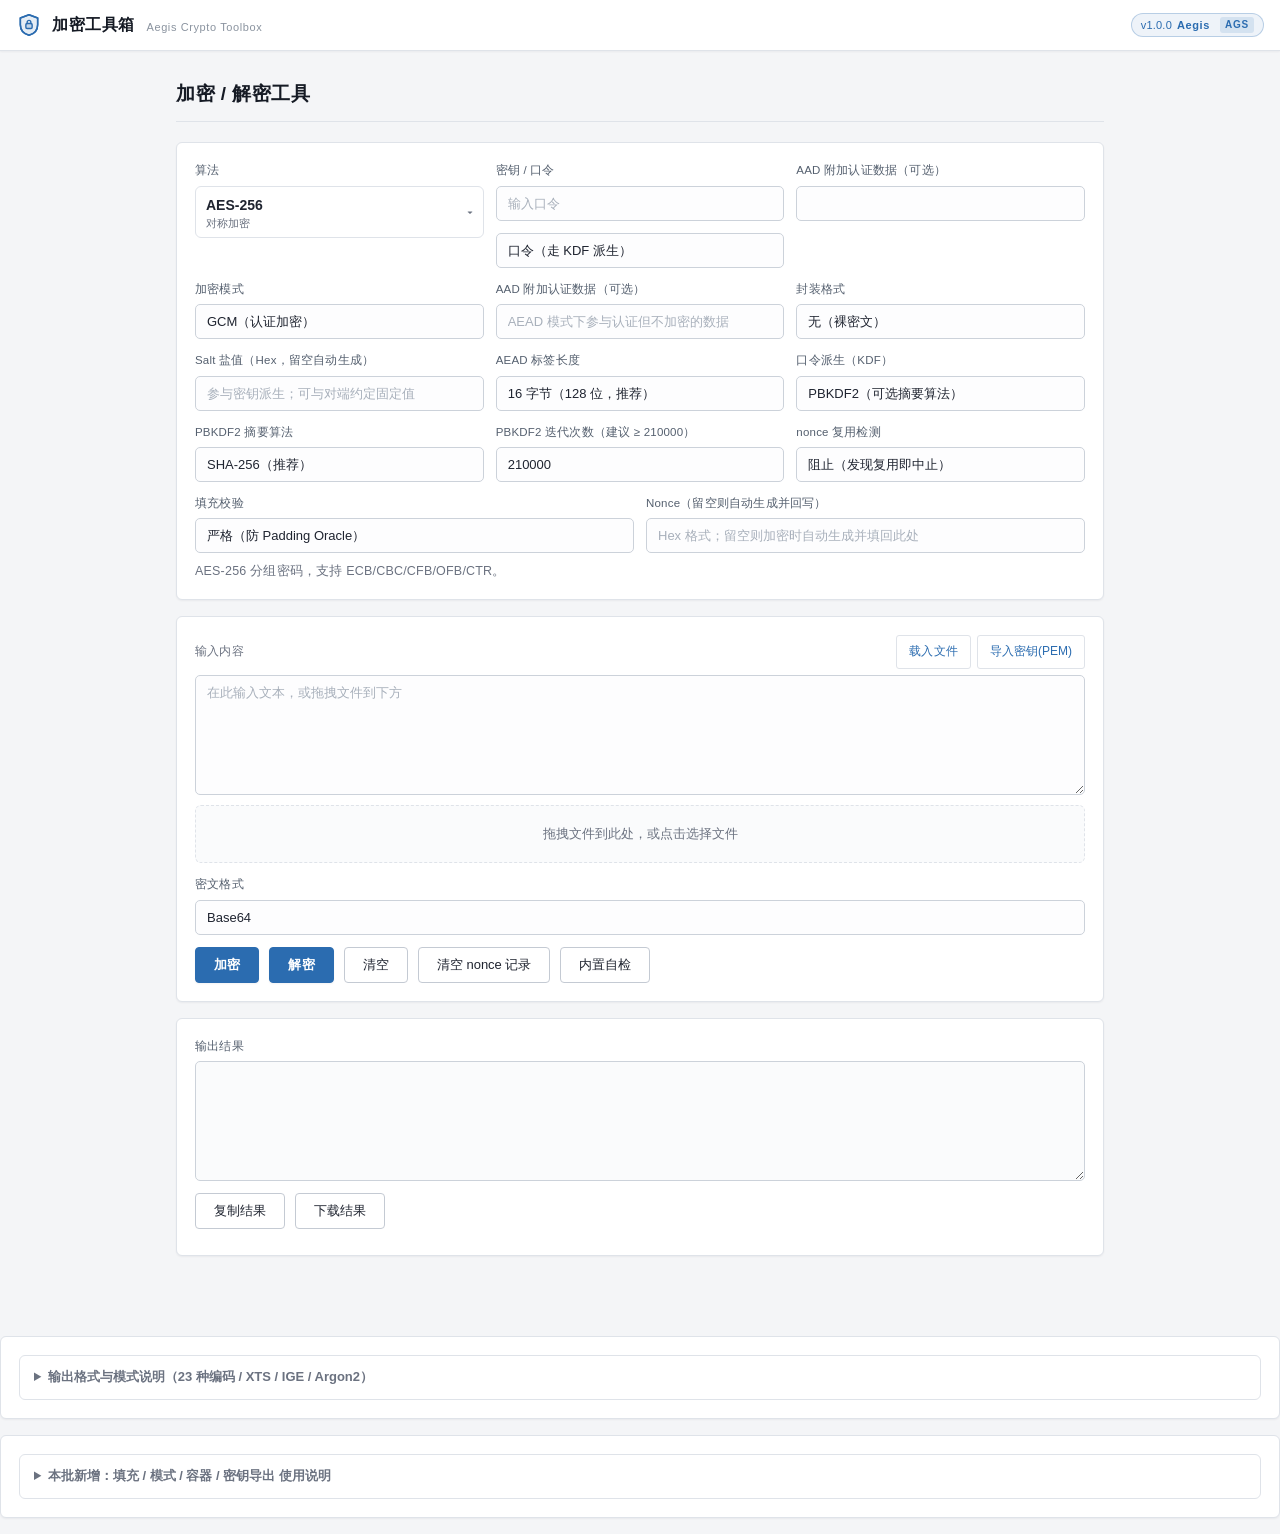
==== commit 40ad7ac4: "Add files via upload" ====
--- a/index.html
+++ b/index.html
@@ -84,7 +84,11 @@
       
         <select id="keyMode" style="margin-top:6px">
           <option value="pw">口令（走 KDF 派生）</option>
-          <option value="raw">原始密钥（Hex，不经 KDF）</option>
+          <option value="raw">原始密钥 · Hex（不经 KDF）</option>
+          <option value="rawb64">原始密钥 · Base64（不经 KDF）</option>
+          <option value="rawtext">原始密钥 · 文本 UTF-8（不经 KDF）</option>
+          <option value="rawdec">原始密钥 · 十进制数组（不经 KDF）</option>
+          <option value="rand">随机生成（自动填回密钥框）</option>
         </select>
       </div>
 <div class="field hidden" id="paramField">
@@ -115,6 +119,7 @@
           <option value="CTS-CS3">CTS-CS3（Kerberos5）</option>
           <option value="CFB8">CFB8（8 位 CFB）</option>
           <option value="CFB1">CFB1（1 位 CFB）</option>
+          <option value="IGE">IGE（无限混淆扩展，OpenSSL）</option>
         </select>
       </div>
       <div class="field" id="padField">
@@ -143,6 +148,10 @@
           <option value="cryptojs">CryptoJS JSON</option>
           <option value="pgp">PGP ASCII Armor</option>
           <option value="jwe">JWE（紧凑序列化）</option>
+          <option value="ivct">IV‖密文（前缀拼接）</option>
+          <option value="openssl-nosalt">OpenSSL 无盐（-nosalt）</option>
+          <option value="json">JSON 全参数（ct/iv/salt）</option>
+          <option value="pem">PEM 装甲（BEGIN CIPHER）</option>
         </select>
       </div>
       <div class="field" id="saltField">
@@ -170,6 +179,12 @@
           <option value="argon2d">Argon2d（抗 GPU，最快）</option>
           <option value="scrypt">scrypt（抗 ASIC）</option>
           <option value="bcrypt">bcrypt（经典口令哈希）</option>
+          <option value="pbkdf1">PBKDF1（SHA-1，≤20 字节，仅兼容旧系统）</option>
+          <option value="bcryptpbkdf">bcrypt-pbkdf（OpenSSH 新版格式）</option>
+          <option value="sp56a">SP 800-56A 单步 KDF（HMAC 变体）</option>
+          <option value="sp56c">SP 800-56C 两步 KDF（HMAC 变体）</option>
+          <option value="tls12">TLS 1.2 PRF（P_hash）</option>
+          <option value="x942">ANSI X9.42 PRF（CMS 老式）</option>
           <option value="legacy">旧版单次 SHA-256（仅解历史数据）</option>
         </select>
       </div>
@@ -341,67 +356,31 @@
 <script src="crypto_bip39.js"></script>
 <script src="crypto_adiantum.js"></script>
 <script src="crypto_mceliece.js"></script>
+<script src="crypto_mceliece5.js"></script>
 <script src="crypto_frodo.js"></script>
+<script src="crypto_sntrup.js"></script>
 <script src="crypto_blake2p.js"></script>
 <script src="crypto_ascon.js"></script>
 <script src="crypto_tiger.js"></script>
 <script src="crypto_skein.js"></script>
 <script src="crypto_kdf2.js"></script>
 <script src="crypto_nistkdf.js"></script>
+<script src="crypto_kdf_nist3.js"></script>
+<script src="crypto_kdf5.js"></script>
+<script src="crypto_lion_chacha.js"></script>
+<script src="crypto_mtproto.js"></script>
+<script src="crypto_srp6.js"></script>
+<script src="crypto_checksum2.js"></script>
+<script src="crypto_pc_eax.js"></script>
+<script src="crypto_misc6.js"></script>
+<script src="crypto_xmss.js"></script>
 
 <div class="panel">
 <details>
-<summary style="cursor:pointer;font-size:13px;color:var(--muted)">新增算法使用说明（ECC / SM2 / DSA / ElGamal / Twofish / Camellia）</summary>
+<summary style="cursor:pointer;font-size:13px;color:var(--muted)">输出格式与模式说明（23 种编码 / XTS / IGE / Argon2）</summary>
 <div class="status" style="margin-top:10px;line-height:1.9">
-<b>1. 先生成密钥</b>：算法选「密钥工具 → 密钥生成」，参数栏填 <code>ecc</code>（默认 P-256）、<code>ecc:p384</code>、<code>ecc:p521</code>、<code>ecc:secp256k1</code>、<code>sm2</code>、<code>dsa</code>、<code>elgamal</code>、<code>dh</code>，点【加密】即输出一对新密钥。<br>
-<b>2. ECC 通用加密（ECIES）</b>：加密＝参数栏填对方公钥；解密＝密钥栏填自己的私钥。<br>
-<b>3. ECC 密钥协商（ECDH）</b>：双方各填自己的私钥 + 对方的公钥，算出同一个共享密钥。<br>
-<b>4. ECDSA / DSA / SM2 签名</b>：【加密】＝用私钥签名；【解密】＝密钥栏填公钥、参数栏填签名、输入框填原消息。<br>
-<b>5. SM2 加密</b>：加密＝参数栏填对方公钥；解密＝密钥栏填自己的私钥。<br>
-<b>6. ElGamal 加密</b>：加密＝参数栏填对方公钥 y；解密＝密钥栏填自己的私钥 x。<br>
-<div style="margin-bottom:10px;padding:10px;background:rgba(255,255,255,.04);border-radius:6px;line-height:1.8">
-<b>关于 IV（初始化向量）</b>：留空时会自动随机生成，并<b>回写到上方 IV 输入框</b>，而<b>不会</b>拼进密文里。
-因此密文更短，但解密时必须把对应的 IV 一起填回（IV 不是秘密，可以和密文一起传输/保存，但同一密钥下禁止重复使用同一个 IV）。
-手动填写 IV 时，加密结果完全可复现。旧版本产生的「IV 头 + 密文」格式仍能正常解密。
-</div>
-<b>7. Twofish / Camellia</b>：与 AES 用法完全一致，支持 ECB/CBC/CFB/OFB/CTR；两者均提供 128 / 192 / 256 三种密钥长度。<br>
-<span style="color:var(--muted)">曲线可用前缀写在密钥或参数栏开头，如 <code>p384:04ab…</code>；不写则默认 P-256。SM2 默认用户标识 ID = 1234567812345678。</span>
-</div>
-</details>
-</div>
-<div class="panel">
-<details>
-<summary style="cursor:pointer;font-size:13px;color:var(--muted)">第三批算法说明（AEAD / 哈希 / KDF / TEA 族 / 古典密码）</summary>
-<div class="status" style="margin-top:10px;line-height:1.9">
-<b>AES-GCM / ChaCha20-Poly1305</b>：认证加密（AEAD）。密钥栏填密钥，参数栏填附加数据 AAD（可选）。输出自带 nonce 与认证标签，解密时若密文被篡改会直接报错。<br>
-<b>BLAKE2b / RIPEMD-160</b>：单向哈希。BLAKE2b 可在参数栏指定输出字节数（1~64，默认 64）。<br>
-<b>HMAC</b>：输入栏填消息，密钥栏填密钥，参数栏填哈希算法（SHA-256/SHA-512/SHA-1）。<br>
-<b>PBKDF2</b>：输入栏填口令，密钥栏填盐值，参数栏填迭代次数（默认 100000）。<br>
-<b>HKDF</b>：输入栏填原始密钥材料 IKM，密钥栏填 info（可选），参数栏填输出字节数。<br>
-<b>scrypt</b>：输入栏填口令，密钥栏填盐值，参数栏填 N,r,p（默认 16384,8,1，N 须为 2 的幂，上限 32768）。<br>
-<b>TEA / XTEA / GOST Magma</b>：与 AES 用法一致。XXTEA 为变长块，直接对整个消息加解密。<br>
-<b>古典密码</b>：维吉尼亚（参数＝密钥词）、仿射（参数＝a,b）、栅栏（参数＝栏数）、Playfair（参数＝密钥词）、Atbash、培根密码，均为教学用途。
-</div>
-</details>
-</div>
-<div class="panel">
-<details>
-<summary style="cursor:pointer;font-size:13px;color:var(--muted)">第四批算法说明（Streebog / Kuznyechik / Serpent / AES-CCM / SHAKE / KMAC / CMAC）</summary>
-<div class="status" style="margin-top:10px;line-height:1.9">
-<b>Streebog-256/512</b>：俄罗斯国家标准哈希 GOST R 34.11-2012。<br>
-<b>Kuznyechik / Serpent</b>：与 AES 用法一致（128 位块）。Kuznyechik 是俄罗斯 GOST R 34.12-2015 的 128 位分组密码；Serpent 是 AES 决赛算法，安全裕度高于 AES。<br>
-<b>AES-CCM</b>：认证加密（CBC-MAC + CTR），常用于 WPA2 / 蓝牙。密钥栏填密钥，参数栏填 AAD（可选）。<b>明文不能为空</b>。<br>
-<b>SHAKE128/256</b>：可扩展输出函数，参数栏填输出字节数（默认 32）。<br>
-<b>KMAC128/256</b>：NIST SP 800-185 的 Keccak MAC。输入栏填消息，密钥栏填密钥（<b>至少 16 字节</b>），参数栏填输出字节数。<br>
-<b>CMAC-AES</b>：基于 AES 的消息认证码。输入栏填消息，密钥栏填密钥。
-</div>
-</details>
-</div>
-<div class="panel">
-<details>
-<summary style="cursor:pointer;font-size:13px;color:var(--muted)">输出格式与新增模式说明（14 种编码 / XTS / Argon2）</summary>
-<div class="status" style="margin-top:10px;line-height:1.9">
-<b>输出格式（14 种，任选）</b>：Base64、Base64URL、Hex 小写/大写/空格分隔/冒号分隔、C 数组、十进制数组、二进制串、转义串、Base32、Base58、Ascii85、PEM 风格。<b>加密与解密要选同一种格式</b>，否则解析会出错。<br><br>
+<b>输出格式（23 种，任选）</b>：Base64、Base64URL、Base64（MIME 76 换行）、Hex 小写/大写/空格分隔/冒号分隔、C 数组、十进制数组、JSON 数组、二进制串、转义串、Base32、Base45、Base58、Ascii85、Z85、UUEncode、Hex dump、Python bytes、Go []byte、Rust 数组、PEM。<b>加密与解密要选同一种格式</b>，否则解析会出错；其中 UUEncode / Hex dump / 三种语言字面量只能编码、不能反向解码，别用于要解密的密文。<br><br>
+<b>IGE 模式</b>：Infinite Garble Extension（OpenSSL 的 <code>-ige</code>），<code>C_i = Enc(P_i ⊕ C_{i-1}) ⊕ P_{i-1}</code>，一个字节出错会污染后面全部块。<b>IV 框要填 32 字节</b>（AES 块长 16 的两倍）：前 16 字节是明文反馈初值，后 16 字节是密文反馈初值；留空会随机生成并回写。实现按定义编写并与独立 Python 实现交叉验证一致（<span style="color:#c8a86b">OpenSSL 3 的 enc 命令已不提供 ige，未能与官方直接对拍</span>）。<br><br>
 <b>XTS 模式（磁盘加密）</b>：IEEE 1619 标准，用于磁盘/扇区加密。选 XTS 后，<b>IV 框里填的就是 tweak</b>（16 字节），留空会随机生成并回写。特点：<b>不填充</b>，密文长度 = 明文长度；<b>明文至少 16 字节</b>；只支持 128 位块算法（AES/Serpent/Kuznyechik/Camellia/Twofish/SM4 等），DES/Blowfish/IDEA 会明确拒绝。<br><br>
 <b>Argon2（内存硬 KDF）</b>：RFC 9106，抗 ASIC/GPU 暴力破解，强于 PBKDF2 和 scrypt。用法：<b>输入栏填盐（至少 8 字节）</b>，密钥栏填口令，参数栏填 <code>轮数,内存KB,输出字节数</code>（如 <code>2,1024,32</code>）。三种变体：Argon2id（推荐）、Argon2i（抗侧信道）、Argon2d（抗 GPU 最强）。<br>
 <span style="color:#c8a86b">性能提示：本实现用 BigInt 做 64 位运算，1MB/2 轮约 0.24 秒；内存开得越大越慢，建议先用 1024 以内试。</span>
@@ -421,6 +400,10 @@
 · <b>CFB8 / CFB1</b>：SP 800-38A 的 CFB 变体，按字节 / 按比特处理，无需填充。CFB1 极慢，仅小数据。<br>
 · XTS / LRW 只支持 128 位块算法；DES、Blowfish、IDEA 会明确拒绝。<br><br>
 <b>封装格式</b>：<br>
+· <b>IV‖密文</b>：把 IV 直接拼在密文前面，解密时自动切分，不用另外保存 IV（ECB 无 IV，不适用）。<br>
+· <b>OpenSSL 无盐</b>：等价于 <code>openssl enc -nosalt</code>，密钥走 EVP_BytesToKey(SHA-256) 但不带 <code>Salted__</code> 头，密文更短、可复现。<br>
+· <b>JSON 全参数</b>：<code>{v,alg,mode,pad,iv,salt,ct}</code>，算法/模式/填充/IV/盐全在里面，解密时自动读取，最省事。<br>
+· <b>PEM 装甲</b>：<code>-----BEGIN CIPHER-----</code> 包一层 Base64，纯文本封装，不携带 IV。<br>
 · <b>OpenSSL 兼容</b>：输出 <code>Salted__</code> + salt + 密文，密钥走 EVP_BytesToKey(SHA-256)，可与 <code>openssl enc -md sha256</code> 互通。<br>
 · <b>CryptoJS JSON</b>：<code>{ct, iv, s}</code>，密钥走 EVP_BytesToKey(MD5)，与 CryptoJS 默认一致。<br>
 · <b>PGP ASCII Armor</b>：带 CRC24 校验，篡改会被抓到。<br>
@@ -432,6 +415,10 @@
 · <b>阻止</b>（默认）：发现复用立即中止；<b>仅警告</b>：照常加密但红字提示；<b>关闭</b>：不检测。<br>
 · 另一个相关改动：IV 框里<b>自动填入</b>的值只供你保存，再次加密会自动换新的（不会误用上一次的 nonce）；只有<b>你手动填写或修改过</b>的 IV 才会被实际采用。<br>
 · SIV 是确定性 AEAD，本身抗 nonce 误用，不参与检测。<br><br>
+<b>密钥栏的 6 种输入方式</b>：<br>
+· <b>口令</b>（默认）：走下面选的 KDF 派生，Salt 框可固定盐以便复现。<br>
+· <b>原始密钥 Hex / Base64 / 文本 UTF-8 / 十进制数组</b>：不经 KDF，长度必须正好等于算法要求（AES-256 就是 32 字节），否则明确报错而不是静默截断。<br>
+· <b>随机生成</b>：密钥框留空即可，加密时生成符合长度的随机密钥，并把实际用到的密钥<b>回写到密钥框</b>（同时切到 Hex 模式），方便保存复用。<br><br>
 <b>密钥对导出</b>：算法选「密钥工具 → 密钥对导出（JWK / PEM）」，参数栏填 <code>p256</code> / <code>p384</code> / <code>p521</code> / <code>rsa2048</code>，点【加密】即输出 JWK 与 PEM 两种格式。<span style="color:#c0392b">私钥 PEM 高度敏感，切勿外传。</span>
 </div>
 </details>
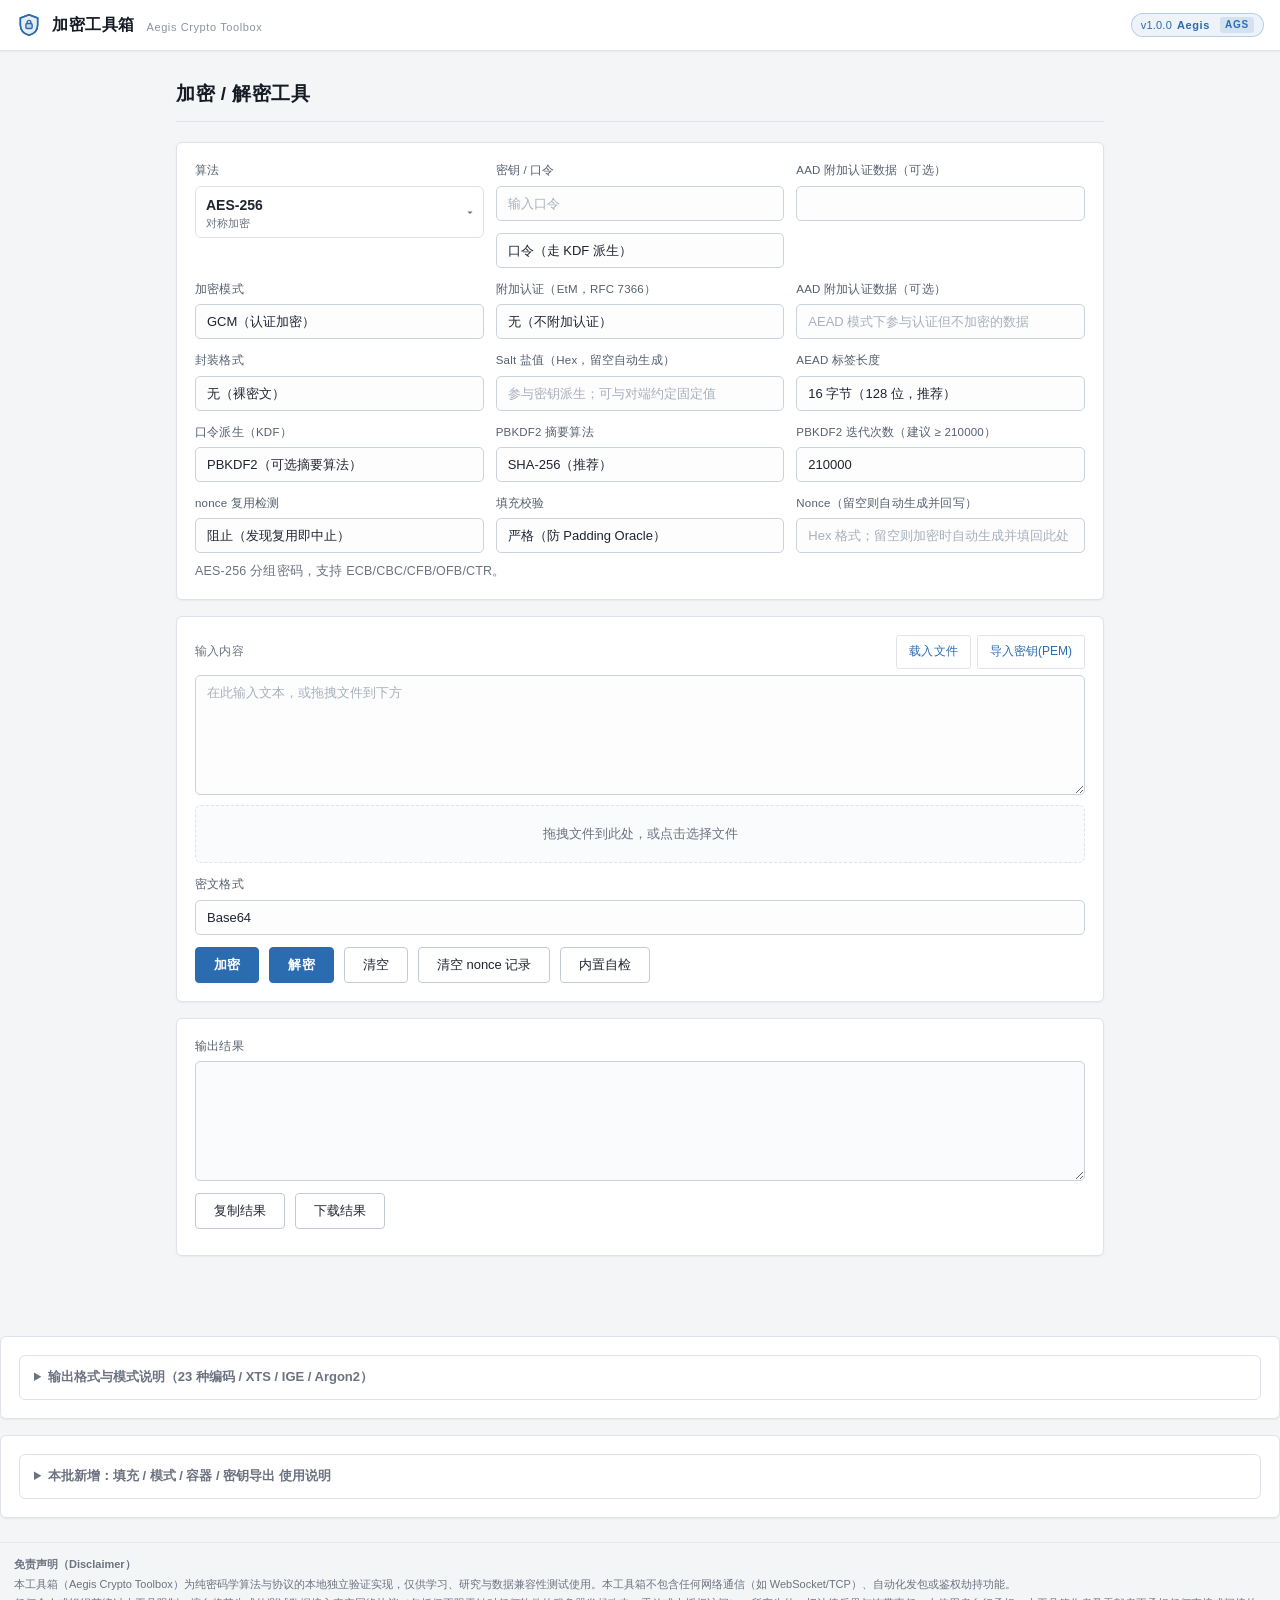
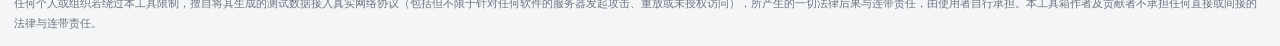
==== commit 5095cbba: "Add files via upload" ====
--- a/index.html
+++ b/index.html
@@ -91,6 +91,10 @@
           <option value="rand">随机生成（自动填回密钥框）</option>
         </select>
       </div>
+<div class="field hidden" id="key2Field">
+        <label for="key2" id="key2Label">第二密钥</label>
+        <input type="text" id="key2" autocomplete="off" autocorrect="off" autocapitalize="off" spellcheck="false">
+      </div>
 <div class="field hidden" id="paramField">
         <label for="param" id="paramLabel">参数</label>
         <input type="text" id="param" autocomplete="off" autocorrect="off" autocapitalize="off" spellcheck="false">
@@ -120,6 +124,7 @@
           <option value="CFB8">CFB8（8 位 CFB）</option>
           <option value="CFB1">CFB1（1 位 CFB）</option>
           <option value="IGE">IGE（无限混淆扩展，OpenSSL）</option>
+          <option value="biIGE">biIGE（双向 IGE，错误双向传播）</option>
         </select>
       </div>
       <div class="field" id="padField">
@@ -134,6 +139,17 @@
           <option value="ESP">ESP（RFC 4303 / IPsec）</option>
           <option value="Zero">Zero 填充</option>
           <option value="None">无填充</option>
+        </select>
+      </div>
+      <div class="field" id="etmField">
+        <label for="etm">附加认证（EtM，RFC 7366）</label>
+        <select id="etm">
+          <option value="none">无（不附加认证）</option>
+          <option value="hmac-sha256">EtM · HMAC-SHA-256</option>
+          <option value="hmac-sha512">EtM · HMAC-SHA-512</option>
+          <option value="hmac-sha3-256">EtM · HMAC-SHA3-256</option>
+          <option value="cmac-aes">EtM · AES-CMAC</option>
+          <option value="poly1305">EtM · Poly1305</option>
         </select>
       </div>
       <div class="field hidden" id="aadField">
@@ -374,6 +390,13 @@
 <script src="crypto_pc_eax.js"></script>
 <script src="crypto_misc6.js"></script>
 <script src="crypto_xmss.js"></script>
+<script src="crypto_lms.js"></script>
+<script src="crypto_falcon.js"></script>
+<script src="crypto_falcon_kg.js"></script>
+<script src="crypto_falcon_kg2.js"></script>
+<script src="crypto_proto_a.js"></script>
+<script src="crypto_mode_ext.js"></script>
+<script src="crypto_age.js"></script>
 
 <div class="panel">
 <details>
@@ -423,5 +446,10 @@
 </div>
 </details>
 </div>
+<div class="disclaimer" style="margin-top:24px;padding:12px 14px;border-top:1px solid #e5e7eb;font-size:11px;line-height:1.8;color:var(--muted);text-align:left">
+<b>免责声明（Disclaimer）</b><br>
+本工具箱（Aegis Crypto Toolbox）为纯密码学算法与协议的本地独立验证实现，仅供学习、研究与数据兼容性测试使用。本工具箱不包含任何网络通信（如 WebSocket/TCP）、自动化发包或鉴权劫持功能。<br>
+任何个人或组织若绕过本工具限制，擅自将其生成的测试数据接入真实网络协议（包括但不限于针对任何软件的服务器发起攻击、重放或未授权访问），所产生的一切法律后果与连带责任，由使用者自行承担。本工具箱作者及贡献者不承担任何直接或间接的法律与连带责任。
+</div>
 </body>
 </html>
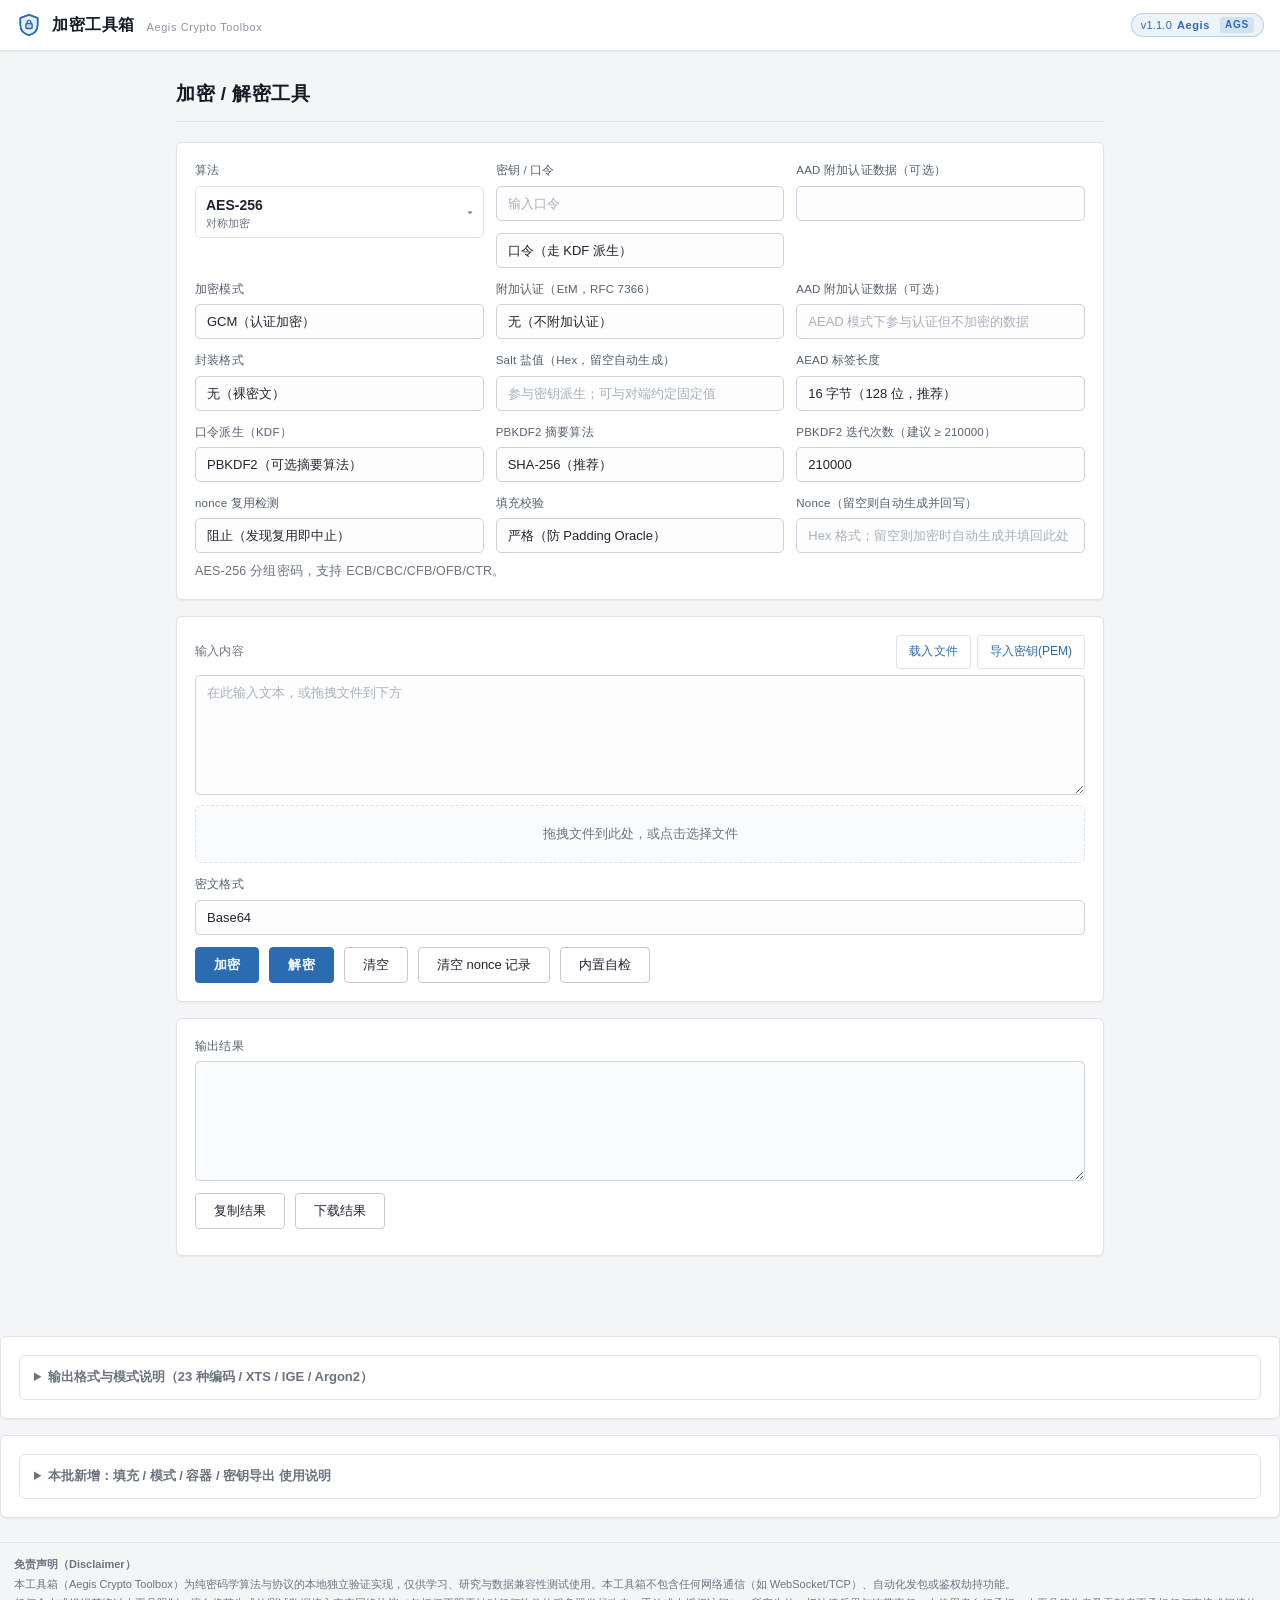
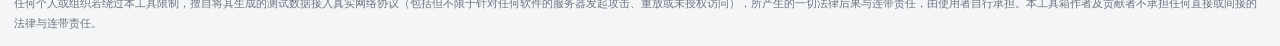
==== commit 0134a33c: "Update index.html" ====
--- a/index.html
+++ b/index.html
@@ -21,7 +21,7 @@
   </svg>
   <span class="app-name">加密工具箱</span>
   <span class="app-sub">Aegis Crypto Toolbox</span>
-  <span class="ver-badge" id="verBadge" title="点击查看版本信息">v1.0.0 <b>Aegis</b><i class="ver-abbr">AGS</i></span>
+  <span class="ver-badge" id="verBadge" title="点击查看版本信息">v1.1.0 <b>Aegis</b><i class="ver-abbr">AGS</i></span>
 </header>
 
 <div class="wrap">
@@ -29,14 +29,14 @@
 
   <div class="ver-card hidden" id="verCard">
     <div class="ver-card-head">
-      <span class="ver-ver">v1.0.0</span>
+      <span class="ver-ver">v1.1.0</span>
       <span class="ver-code">Aegis</span>
       <span class="ver-abbr-big">AGS</span>
       <span class="ver-cn">埃癸斯 · 神盾</span>
     </div>
     <p class="ver-line">
       <b>Aegis（埃癸斯）</b>是希腊神话中宙斯与雅典娜所持的神盾，取其守护之意；缩写 <b>AGS</b>。
-      这个工具的两个坚持是：<b>149 个算法</b>全部经权威向量或参考实现交叉验证，
+      这个工具的两个坚持是：<b>321 个算法</b>全部经权威向量或参考实现交叉验证，
       以及<b>零外部依赖</b>——不引任何 CDN 或 npm 包，断网可用。
       <span class="ver-codenote">内部代号 ARGUS（阿格斯·百眼）见 CHANGELOG。</span>
     </p>
@@ -452,4 +452,4 @@
 任何个人或组织若绕过本工具限制，擅自将其生成的测试数据接入真实网络协议（包括但不限于针对任何软件的服务器发起攻击、重放或未授权访问），所产生的一切法律后果与连带责任，由使用者自行承担。本工具箱作者及贡献者不承担任何直接或间接的法律与连带责任。
 </div>
 </body>
-</html>+</html>
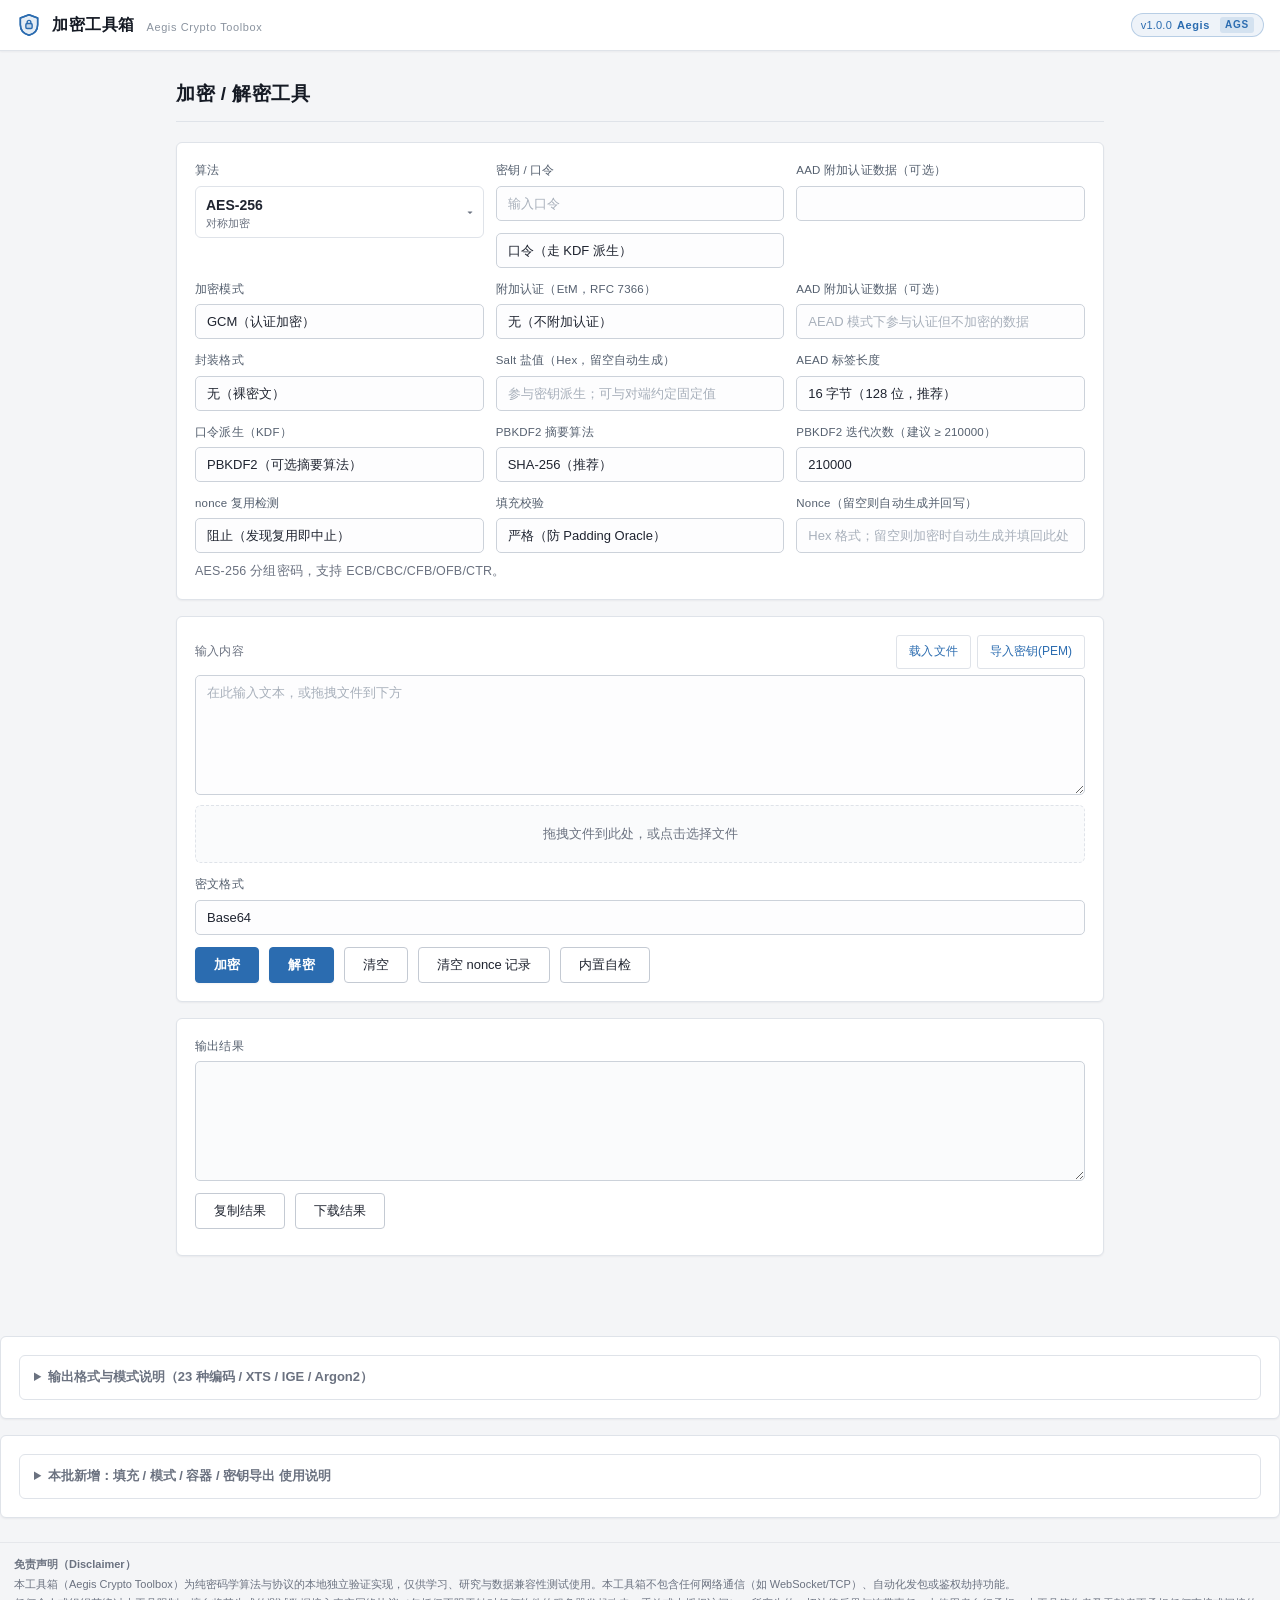
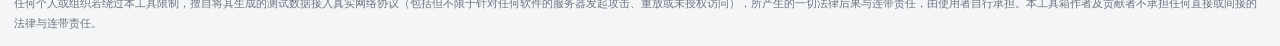
==== commit e9651bc8: "feat: 新增 AEGIS-128L / AEGIS-256 (RFC 10032) 与 BIKE - 新增 crypto_aegis.js、crypto_bike.js 及对应测试向量 - 更新 " ====
--- a/index.html
+++ b/index.html
@@ -21,7 +21,7 @@
   </svg>
   <span class="app-name">加密工具箱</span>
   <span class="app-sub">Aegis Crypto Toolbox</span>
-  <span class="ver-badge" id="verBadge" title="点击查看版本信息">v1.1.0 <b>Aegis</b><i class="ver-abbr">AGS</i></span>
+  <span class="ver-badge" id="verBadge" title="点击查看版本信息">v1.0.0 <b>Aegis</b><i class="ver-abbr">AGS</i></span>
 </header>
 
 <div class="wrap">
@@ -29,14 +29,14 @@
 
   <div class="ver-card hidden" id="verCard">
     <div class="ver-card-head">
-      <span class="ver-ver">v1.1.0</span>
+      <span class="ver-ver">v1.0.0</span>
       <span class="ver-code">Aegis</span>
       <span class="ver-abbr-big">AGS</span>
       <span class="ver-cn">埃癸斯 · 神盾</span>
     </div>
     <p class="ver-line">
       <b>Aegis（埃癸斯）</b>是希腊神话中宙斯与雅典娜所持的神盾，取其守护之意；缩写 <b>AGS</b>。
-      这个工具的两个坚持是：<b>321 个算法</b>全部经权威向量或参考实现交叉验证，
+      这个工具的两个坚持是：<b>149 个算法</b>全部经权威向量或参考实现交叉验证，
       以及<b>零外部依赖</b>——不引任何 CDN 或 npm 包，断网可用。
       <span class="ver-codenote">内部代号 ARGUS（阿格斯·百眼）见 CHANGELOG。</span>
     </p>
@@ -116,6 +116,7 @@
           <option value="SIV">SIV（确定性认证加密）</option>
           <option value="EAX">EAX（认证加密）</option>
           <option value="OCB">OCB（认证加密）</option>
+          <option value="GCMSIV">GCM-SIV（抗 nonce 误用，RFC 8452）</option>
           <option value="PCBC">PCBC（错误传播 CBC）</option>
           <option value="LRW">LRW（可调分组，XTS 前身）</option>
           <option value="CTS-CS1">CTS-CS1（密文窃取 NIST）</option>
@@ -351,6 +352,7 @@
 <script src="crypto_verkle.js"></script>
 <script src="algo_picker.js"></script>
 <script src="crypto_hqc.js"></script>
+<script src="crypto_bike.js"></script>
 <script src="crypto_wideblock.js"></script>
 <script src="crypto_encoding2.js"></script>
 <script src="crypto_ibe.js"></script>
@@ -377,6 +379,7 @@
 <script src="crypto_sntrup.js"></script>
 <script src="crypto_blake2p.js"></script>
 <script src="crypto_ascon.js"></script>
+<script src="crypto_aegis.js"></script>
 <script src="crypto_tiger.js"></script>
 <script src="crypto_skein.js"></script>
 <script src="crypto_kdf2.js"></script>
@@ -452,4 +455,4 @@
 任何个人或组织若绕过本工具限制，擅自将其生成的测试数据接入真实网络协议（包括但不限于针对任何软件的服务器发起攻击、重放或未授权访问），所产生的一切法律后果与连带责任，由使用者自行承担。本工具箱作者及贡献者不承担任何直接或间接的法律与连带责任。
 </div>
 </body>
-</html>
+</html>
